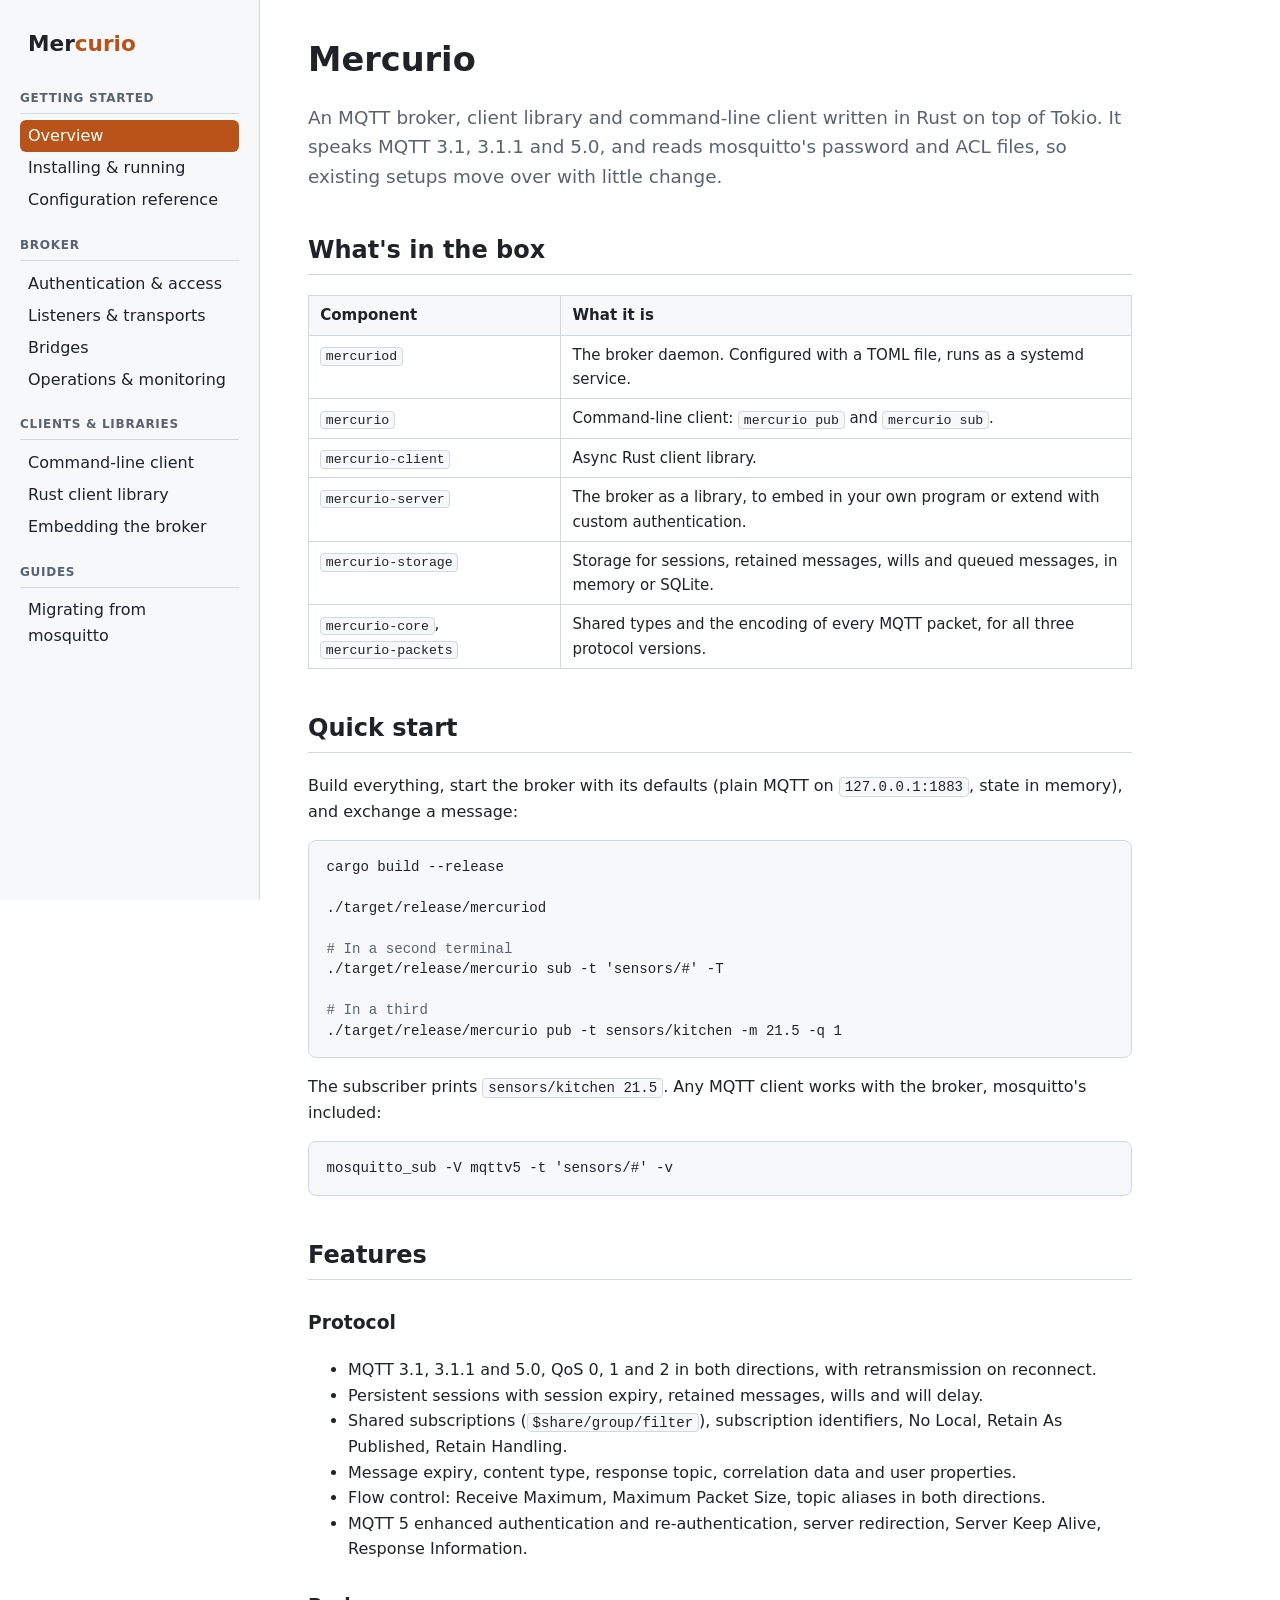
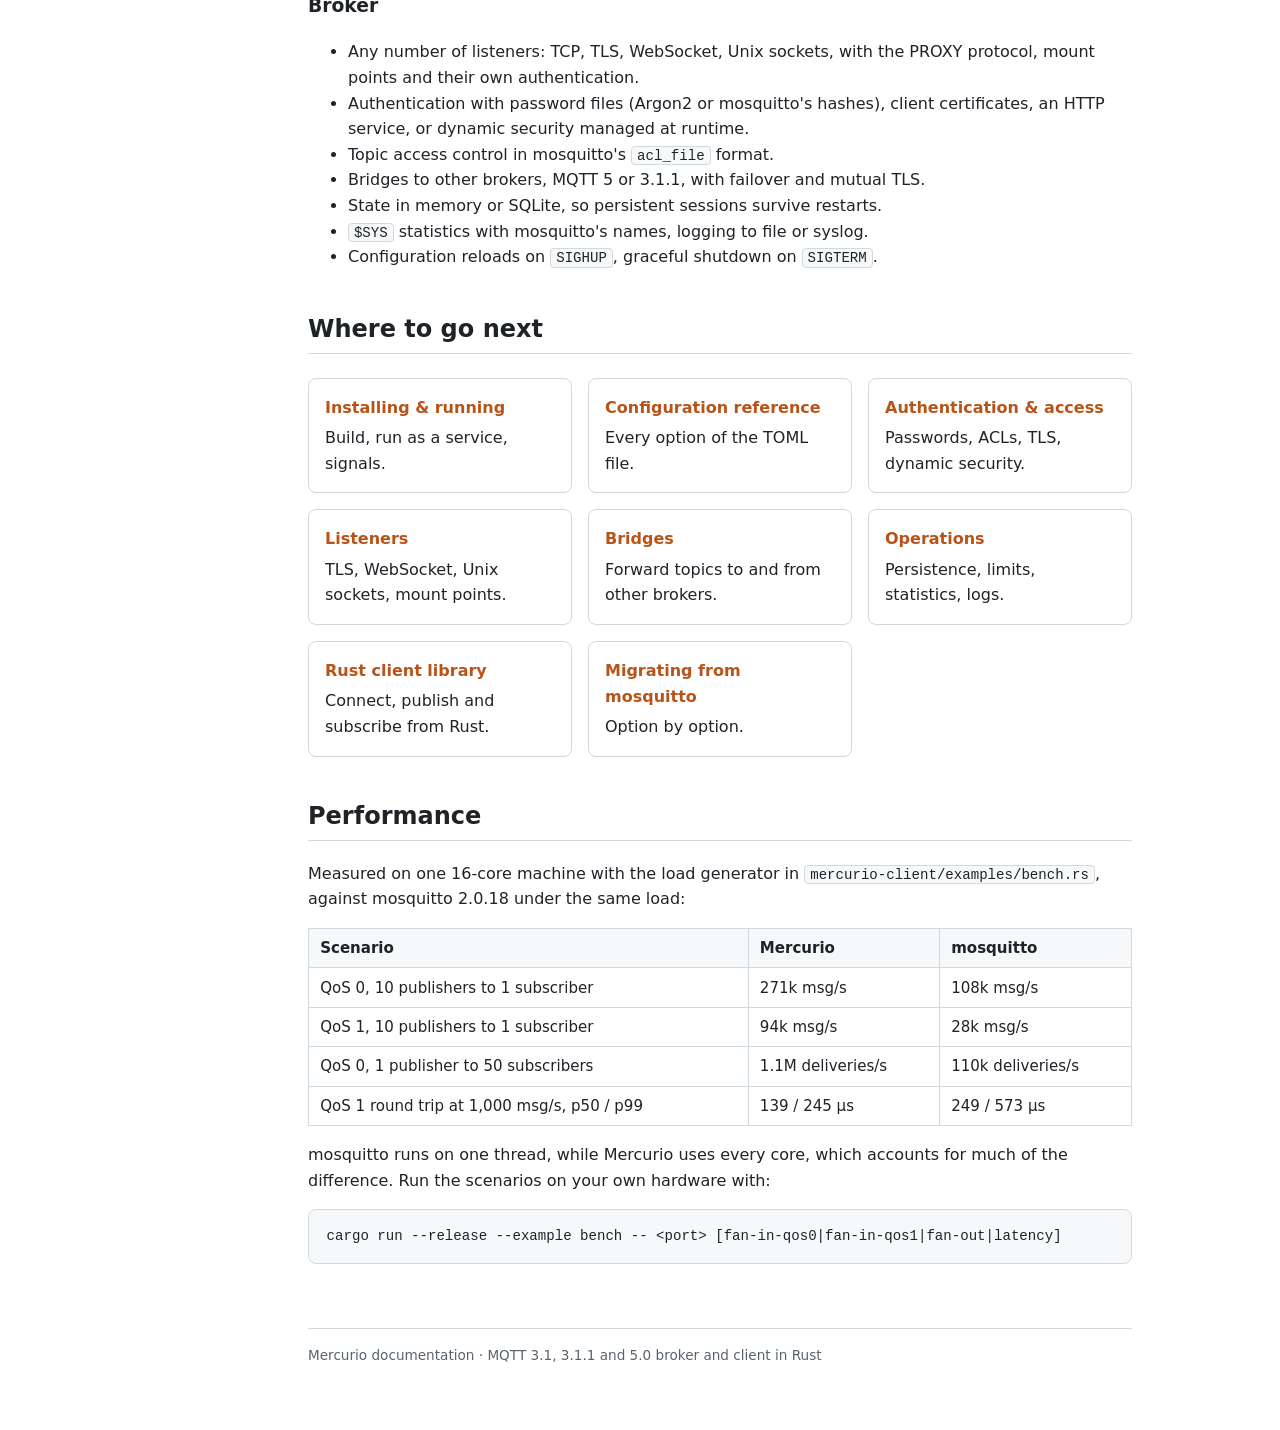
==== docs/index.html @ bec4f319 "Merge branch 'docs/html'" ====
<!DOCTYPE html>
<html lang="en">
<head>
<meta charset="utf-8">
<meta name="viewport" content="width=device-width, initial-scale=1">
<title>Overview · Mercurio</title>
<link rel="stylesheet" href="style.css">
</head>
<body>
<nav>
<a class="brand" href="index.html">Mer<span>curio</span></a>
<h2>Getting started</h2>
<ul>
<li><a href="index.html" aria-current="page">Overview</a></li>
<li><a href="install.html">Installing &amp; running</a></li>
<li><a href="configuration.html">Configuration reference</a></li>
</ul>
<h2>Broker</h2>
<ul>
<li><a href="security.html">Authentication &amp; access</a></li>
<li><a href="listeners.html">Listeners &amp; transports</a></li>
<li><a href="bridges.html">Bridges</a></li>
<li><a href="operations.html">Operations &amp; monitoring</a></li>
</ul>
<h2>Clients &amp; libraries</h2>
<ul>
<li><a href="cli.html">Command-line client</a></li>
<li><a href="client.html">Rust client library</a></li>
<li><a href="embedding.html">Embedding the broker</a></li>
</ul>
<h2>Guides</h2>
<ul>
<li><a href="migrating.html">Migrating from mosquitto</a></li>
</ul>
</nav>
<main>
<h1>Mercurio</h1>
<p class="lead">An MQTT broker, client library and command-line client written in Rust on top of Tokio. It speaks MQTT 3.1, 3.1.1 and 5.0, and reads mosquitto's password and ACL files, so existing setups move over with little change.</p>

<h2>What's in the box</h2>
<table>
<tr><th>Component</th><th>What it is</th></tr>
<tr><td><code>mercuriod</code></td><td>The broker daemon. Configured with a TOML file, runs as a systemd service.</td></tr>
<tr><td><code>mercurio</code></td><td>Command-line client: <code>mercurio pub</code> and <code>mercurio sub</code>.</td></tr>
<tr><td><code>mercurio-client</code></td><td>Async Rust client library.</td></tr>
<tr><td><code>mercurio-server</code></td><td>The broker as a library, to embed in your own program or extend with custom authentication.</td></tr>
<tr><td><code>mercurio-storage</code></td><td>Storage for sessions, retained messages, wills and queued messages, in memory or SQLite.</td></tr>
<tr><td><code>mercurio-core</code>, <code>mercurio-packets</code></td><td>Shared types and the encoding of every MQTT packet, for all three protocol versions.</td></tr>
</table>

<h2>Quick start</h2>
<p>Build everything, start the broker with its defaults (plain MQTT on <code>127.0.0.1:1883</code>, state in memory), and exchange a message:</p>
<pre>cargo build --release

./target/release/mercuriod

<span class="comment"># In a second terminal</span>
./target/release/mercurio sub -t 'sensors/#' -T

<span class="comment"># In a third</span>
./target/release/mercurio pub -t sensors/kitchen -m 21.5 -q 1</pre>
<p>The subscriber prints <code>sensors/kitchen 21.5</code>. Any MQTT client works with the broker, mosquitto's included:</p>
<pre>mosquitto_sub -V mqttv5 -t 'sensors/#' -v</pre>

<h2>Features</h2>
<h3>Protocol</h3>
<ul>
<li>MQTT 3.1, 3.1.1 and 5.0, QoS 0, 1 and 2 in both directions, with retransmission on reconnect.</li>
<li>Persistent sessions with session expiry, retained messages, wills and will delay.</li>
<li>Shared subscriptions (<code>$share/group/filter</code>), subscription identifiers, No Local, Retain As Published, Retain Handling.</li>
<li>Message expiry, content type, response topic, correlation data and user properties.</li>
<li>Flow control: Receive Maximum, Maximum Packet Size, topic aliases in both directions.</li>
<li>MQTT 5 enhanced authentication and re-authentication, server redirection, Server Keep Alive, Response Information.</li>
</ul>
<h3>Broker</h3>
<ul>
<li>Any number of listeners: TCP, TLS, WebSocket, Unix sockets, with the PROXY protocol, mount points and their own authentication.</li>
<li>Authentication with password files (Argon2 or mosquitto's hashes), client certificates, an HTTP service, or dynamic security managed at runtime.</li>
<li>Topic access control in mosquitto's <code>acl_file</code> format.</li>
<li>Bridges to other brokers, MQTT 5 or 3.1.1, with failover and mutual TLS.</li>
<li>State in memory or SQLite, so persistent sessions survive restarts.</li>
<li><code>$SYS</code> statistics with mosquitto's names, logging to file or syslog.</li>
<li>Configuration reloads on <code>SIGHUP</code>, graceful shutdown on <code>SIGTERM</code>.</li>
</ul>

<h2>Where to go next</h2>
<div class="cards">
<a href="install.html"><strong>Installing &amp; running</strong>Build, run as a service, signals.</a>
<a href="configuration.html"><strong>Configuration reference</strong>Every option of the TOML file.</a>
<a href="security.html"><strong>Authentication &amp; access</strong>Passwords, ACLs, TLS, dynamic security.</a>
<a href="listeners.html"><strong>Listeners</strong>TLS, WebSocket, Unix sockets, mount points.</a>
<a href="bridges.html"><strong>Bridges</strong>Forward topics to and from other brokers.</a>
<a href="operations.html"><strong>Operations</strong>Persistence, limits, statistics, logs.</a>
<a href="client.html"><strong>Rust client library</strong>Connect, publish and subscribe from Rust.</a>
<a href="migrating.html"><strong>Migrating from mosquitto</strong>Option by option.</a>
</div>

<h2>Performance</h2>
<p>Measured on one 16-core machine with the load generator in <code>mercurio-client/examples/bench.rs</code>, against mosquitto 2.0.18 under the same load:</p>
<table>
<tr><th>Scenario</th><th>Mercurio</th><th>mosquitto</th></tr>
<tr><td>QoS 0, 10 publishers to 1 subscriber</td><td>271k msg/s</td><td>108k msg/s</td></tr>
<tr><td>QoS 1, 10 publishers to 1 subscriber</td><td>94k msg/s</td><td>28k msg/s</td></tr>
<tr><td>QoS 0, 1 publisher to 50 subscribers</td><td>1.1M deliveries/s</td><td>110k deliveries/s</td></tr>
<tr><td>QoS 1 round trip at 1,000 msg/s, p50 / p99</td><td>139 / 245 µs</td><td>249 / 573 µs</td></tr>
</table>
<p>mosquitto runs on one thread, while Mercurio uses every core, which accounts for much of the difference. Run the scenarios on your own hardware with:</p>
<pre>cargo run --release --example bench -- &lt;port&gt; [fan-in-qos0|fan-in-qos1|fan-out|latency]</pre>
<footer>Mercurio documentation · MQTT 3.1, 3.1.1 and 5.0 broker and client in Rust</footer>
</main>
</body>
</html>
---- docs/style.css ----
:root {
  --bg: #ffffff;
  --fg: #1f2328;
  --muted: #59636e;
  --border: #d1d9e0;
  --sidebar: #f6f8fa;
  --accent: #b8541a;
  --code-bg: #f6f8fa;
  --note-bg: #fff8e6;
  --note-border: #e3b341;
  --mono: ui-monospace, SFMono-Regular, Menlo, Consolas, monospace;
}

@media (prefers-color-scheme: dark) {
  :root {
    --bg: #0d1117;
    --fg: #e6edf3;
    --muted: #9198a1;
    --border: #30363d;
    --sidebar: #151b23;
    --accent: #f0883e;
    --code-bg: #161b22;
    --note-bg: #2a2214;
    --note-border: #9e6a03;
  }
}

* { box-sizing: border-box; }

body {
  margin: 0;
  background: var(--bg);
  color: var(--fg);
  font: 16px/1.6 system-ui, -apple-system, "Segoe UI", sans-serif;
  display: grid;
  grid-template-columns: 260px minmax(0, 1fr);
  min-height: 100vh;
}

nav {
  background: var(--sidebar);
  border-right: 1px solid var(--border);
  padding: 1.5rem 1.25rem;
  position: sticky;
  top: 0;
  height: 100vh;
  overflow-y: auto;
}

nav .brand {
  display: block;
  font-size: 1.35rem;
  font-weight: 700;
  color: var(--fg);
  text-decoration: none;
  margin-bottom: 1.5rem;
}

nav .brand span { color: var(--accent); }

nav h2 {
  font-size: 0.75rem;
  text-transform: uppercase;
  letter-spacing: 0.06em;
  color: var(--muted);
  margin: 1.25rem 0 0.4rem;
}

nav ul { list-style: none; padding: 0; margin: 0; }

nav a {
  display: block;
  padding: 0.2rem 0.5rem;
  border-radius: 6px;
  color: var(--fg);
  text-decoration: none;
}

nav a:hover { background: var(--border); }
nav a[aria-current="page"] { background: var(--accent); color: #fff; }

main {
  padding: 2.5rem 3rem 4rem;
  max-width: 920px;
}

h1 { font-size: 2.1rem; margin-top: 0; line-height: 1.2; }
h2 { margin-top: 2.5rem; padding-bottom: 0.3rem; border-bottom: 1px solid var(--border); }
h3 { margin-top: 1.8rem; }

.lead { font-size: 1.15rem; color: var(--muted); }

a { color: var(--accent); }

code, pre { font-family: var(--mono); font-size: 0.88em; }

:not(pre) > code {
  background: var(--code-bg);
  border: 1px solid var(--border);
  border-radius: 4px;
  padding: 0.05em 0.35em;
}

pre {
  background: var(--code-bg);
  border: 1px solid var(--border);
  border-radius: 8px;
  padding: 1rem 1.1rem;
  overflow-x: auto;
  line-height: 1.45;
}

pre .comment { color: var(--muted); }

table {
  border-collapse: collapse;
  width: 100%;
  margin: 1rem 0;
  font-size: 0.94rem;
}

th, td {
  border: 1px solid var(--border);
  padding: 0.45rem 0.7rem;
  text-align: left;
  vertical-align: top;
}

th { background: var(--sidebar); }
td code { white-space: nowrap; }

.note {
  background: var(--note-bg);
  border-left: 4px solid var(--note-border);
  border-radius: 4px;
  padding: 0.7rem 1rem;
  margin: 1.2rem 0;
}

.cards {
  display: grid;
  grid-template-columns: repeat(auto-fill, minmax(240px, 1fr));
  gap: 1rem;
  margin: 1.5rem 0;
}

.cards a {
  display: block;
  border: 1px solid var(--border);
  border-radius: 8px;
  padding: 1rem;
  color: var(--fg);
  text-decoration: none;
}

.cards a:hover { border-color: var(--accent); }
.cards strong { display: block; color: var(--accent); margin-bottom: 0.3rem; }

footer {
  margin-top: 4rem;
  padding-top: 1rem;
  border-top: 1px solid var(--border);
  color: var(--muted);
  font-size: 0.85rem;
}

@media (max-width: 800px) {
  body { display: block; }
  nav { position: static; height: auto; border-right: 0; border-bottom: 1px solid var(--border); }
  main { padding: 1.5rem 1.25rem 3rem; }
}
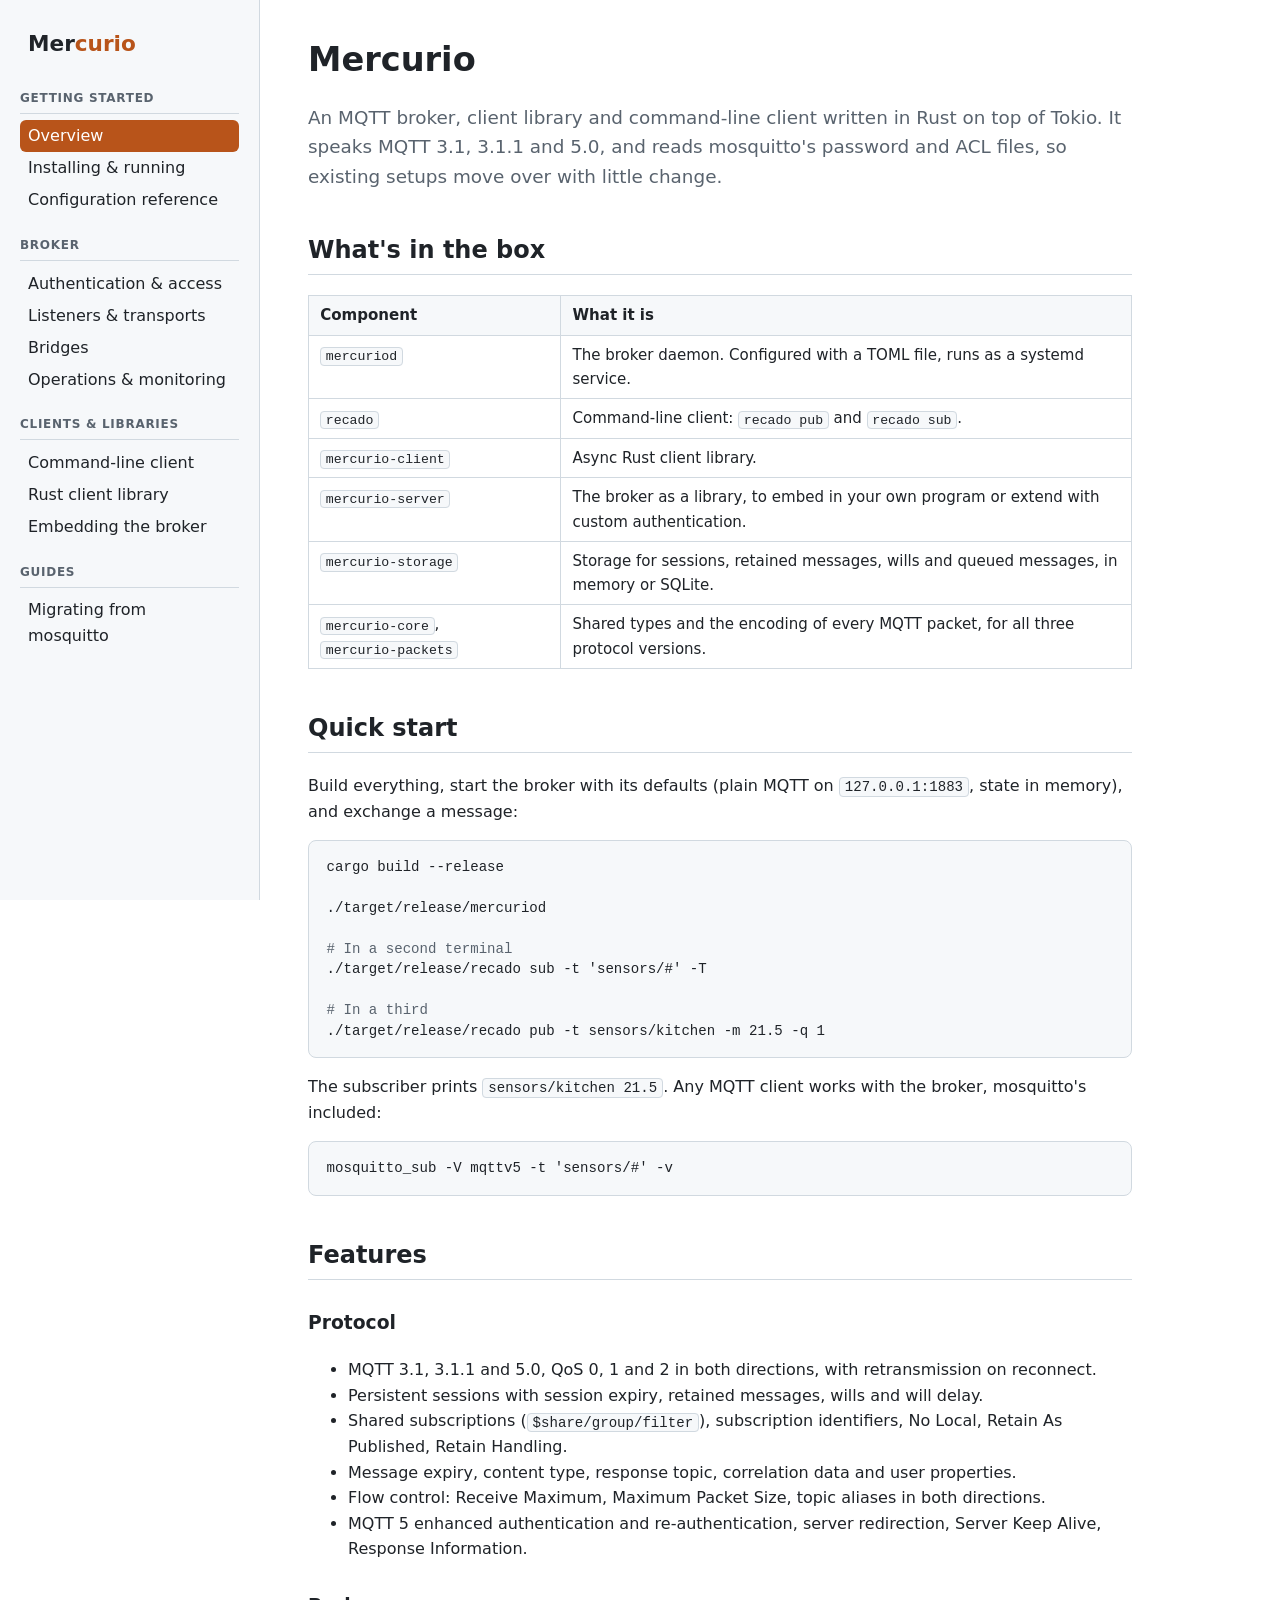
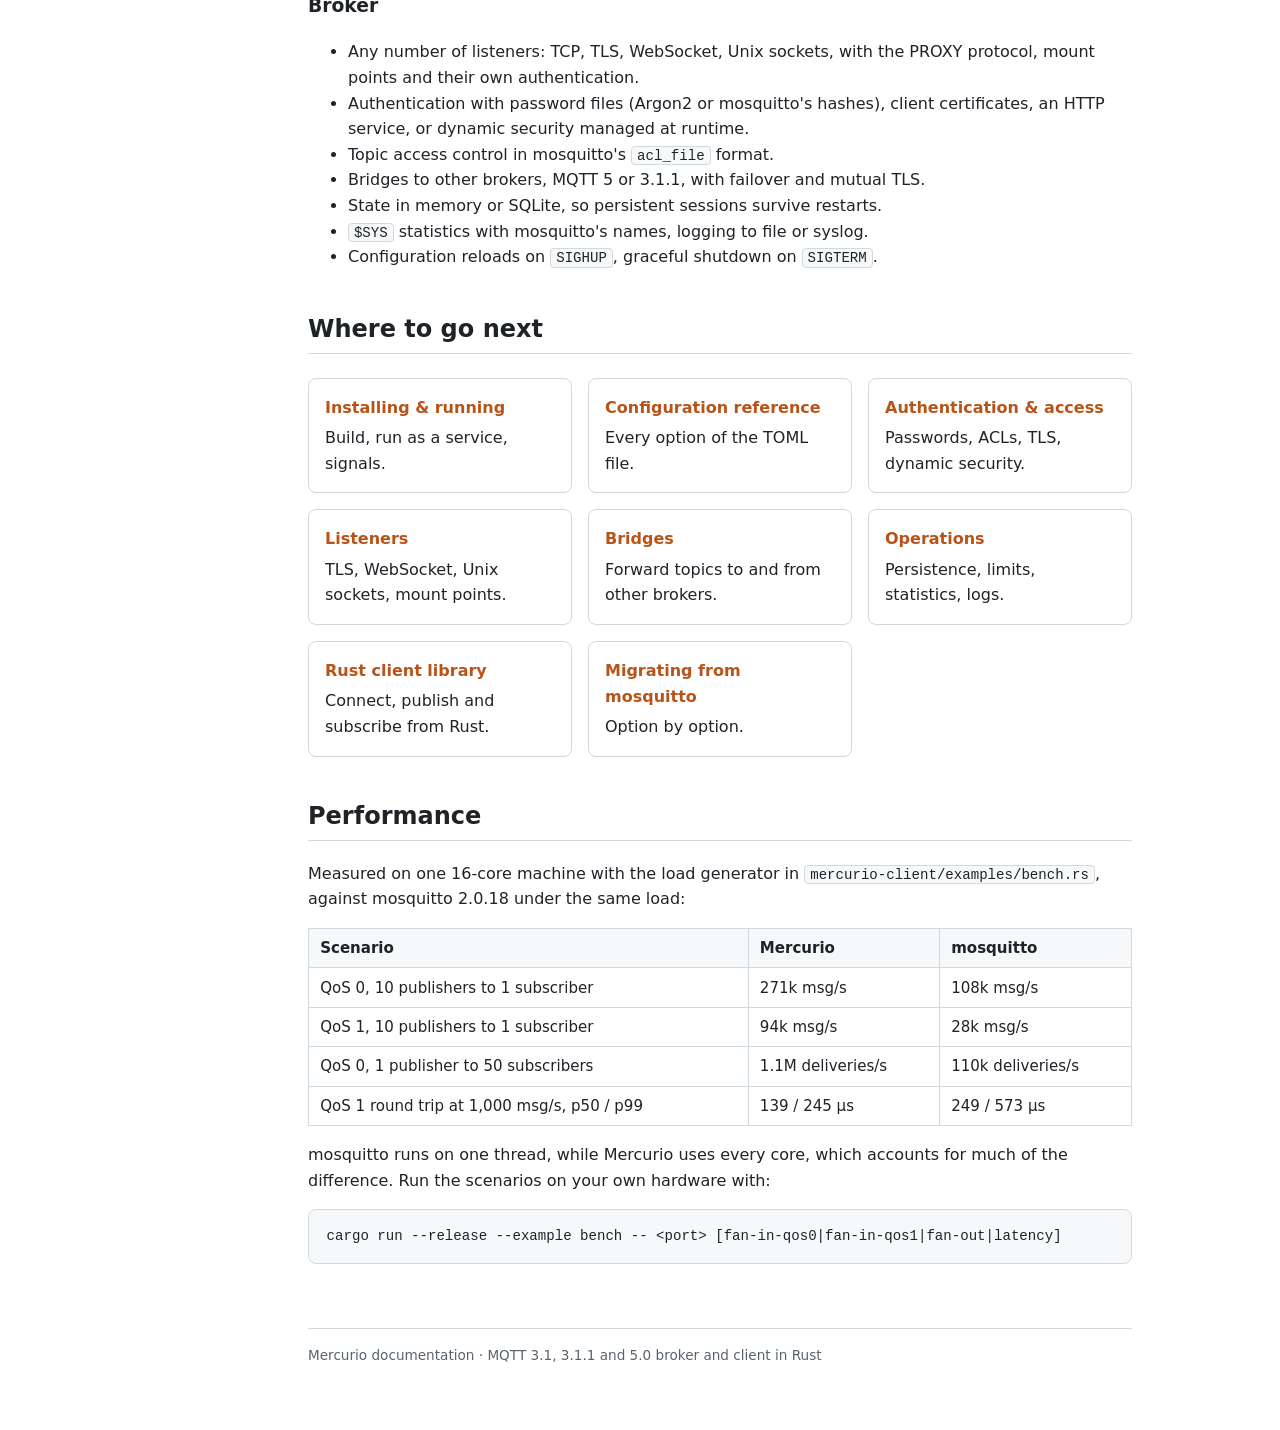
==== commit bdab46d7: "refactor!: rename the command-line client to recado The CLI package was called mercurio, a name alre" ====
--- a/docs/index.html
+++ b/docs/index.html
@@ -41,7 +41,7 @@
 <table>
 <tr><th>Component</th><th>What it is</th></tr>
 <tr><td><code>mercuriod</code></td><td>The broker daemon. Configured with a TOML file, runs as a systemd service.</td></tr>
-<tr><td><code>mercurio</code></td><td>Command-line client: <code>mercurio pub</code> and <code>mercurio sub</code>.</td></tr>
+<tr><td><code>recado</code></td><td>Command-line client: <code>recado pub</code> and <code>recado sub</code>.</td></tr>
 <tr><td><code>mercurio-client</code></td><td>Async Rust client library.</td></tr>
 <tr><td><code>mercurio-server</code></td><td>The broker as a library, to embed in your own program or extend with custom authentication.</td></tr>
 <tr><td><code>mercurio-storage</code></td><td>Storage for sessions, retained messages, wills and queued messages, in memory or SQLite.</td></tr>
@@ -55,10 +55,10 @@
 ./target/release/mercuriod
 
 <span class="comment"># In a second terminal</span>
-./target/release/mercurio sub -t 'sensors/#' -T
+./target/release/recado sub -t 'sensors/#' -T
 
 <span class="comment"># In a third</span>
-./target/release/mercurio pub -t sensors/kitchen -m 21.5 -q 1</pre>
+./target/release/recado pub -t sensors/kitchen -m 21.5 -q 1</pre>
 <p>The subscriber prints <code>sensors/kitchen 21.5</code>. Any MQTT client works with the broker, mosquitto's included:</p>
 <pre>mosquitto_sub -V mqttv5 -t 'sensors/#' -v</pre>
 
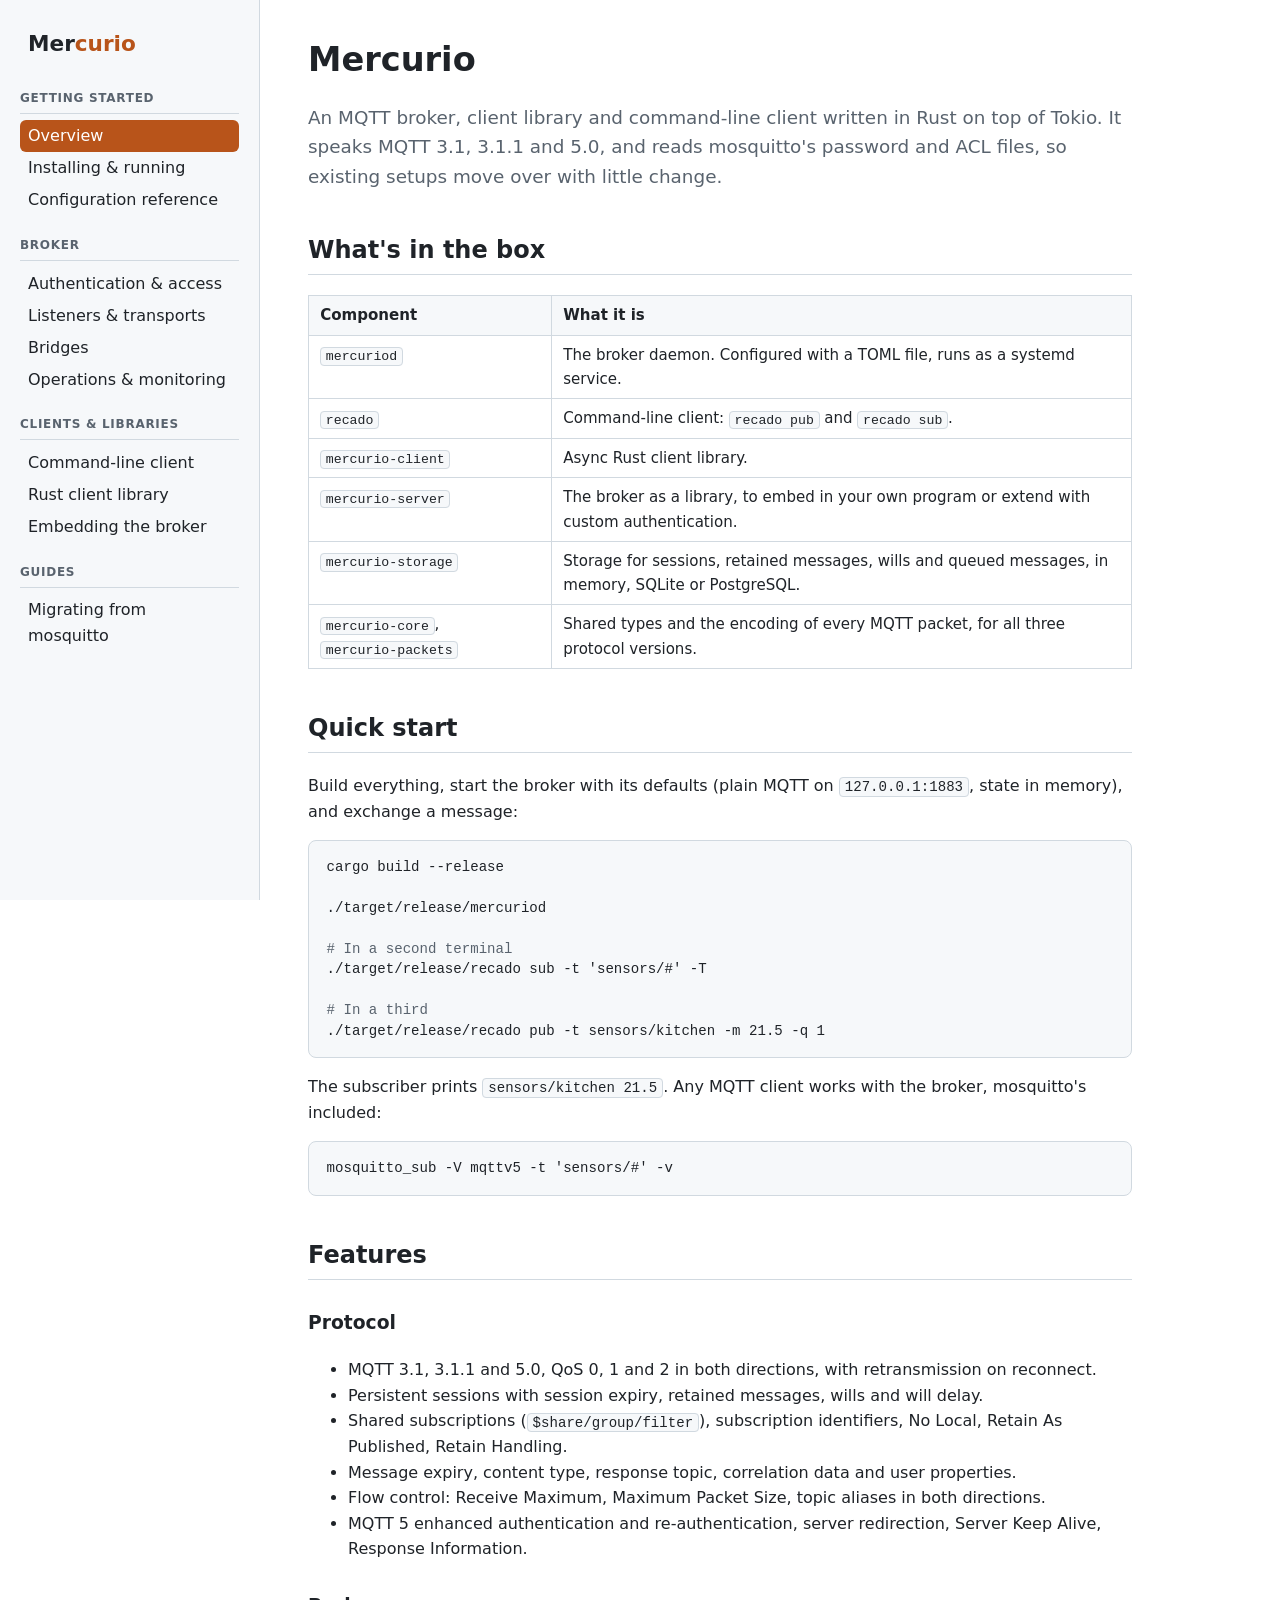
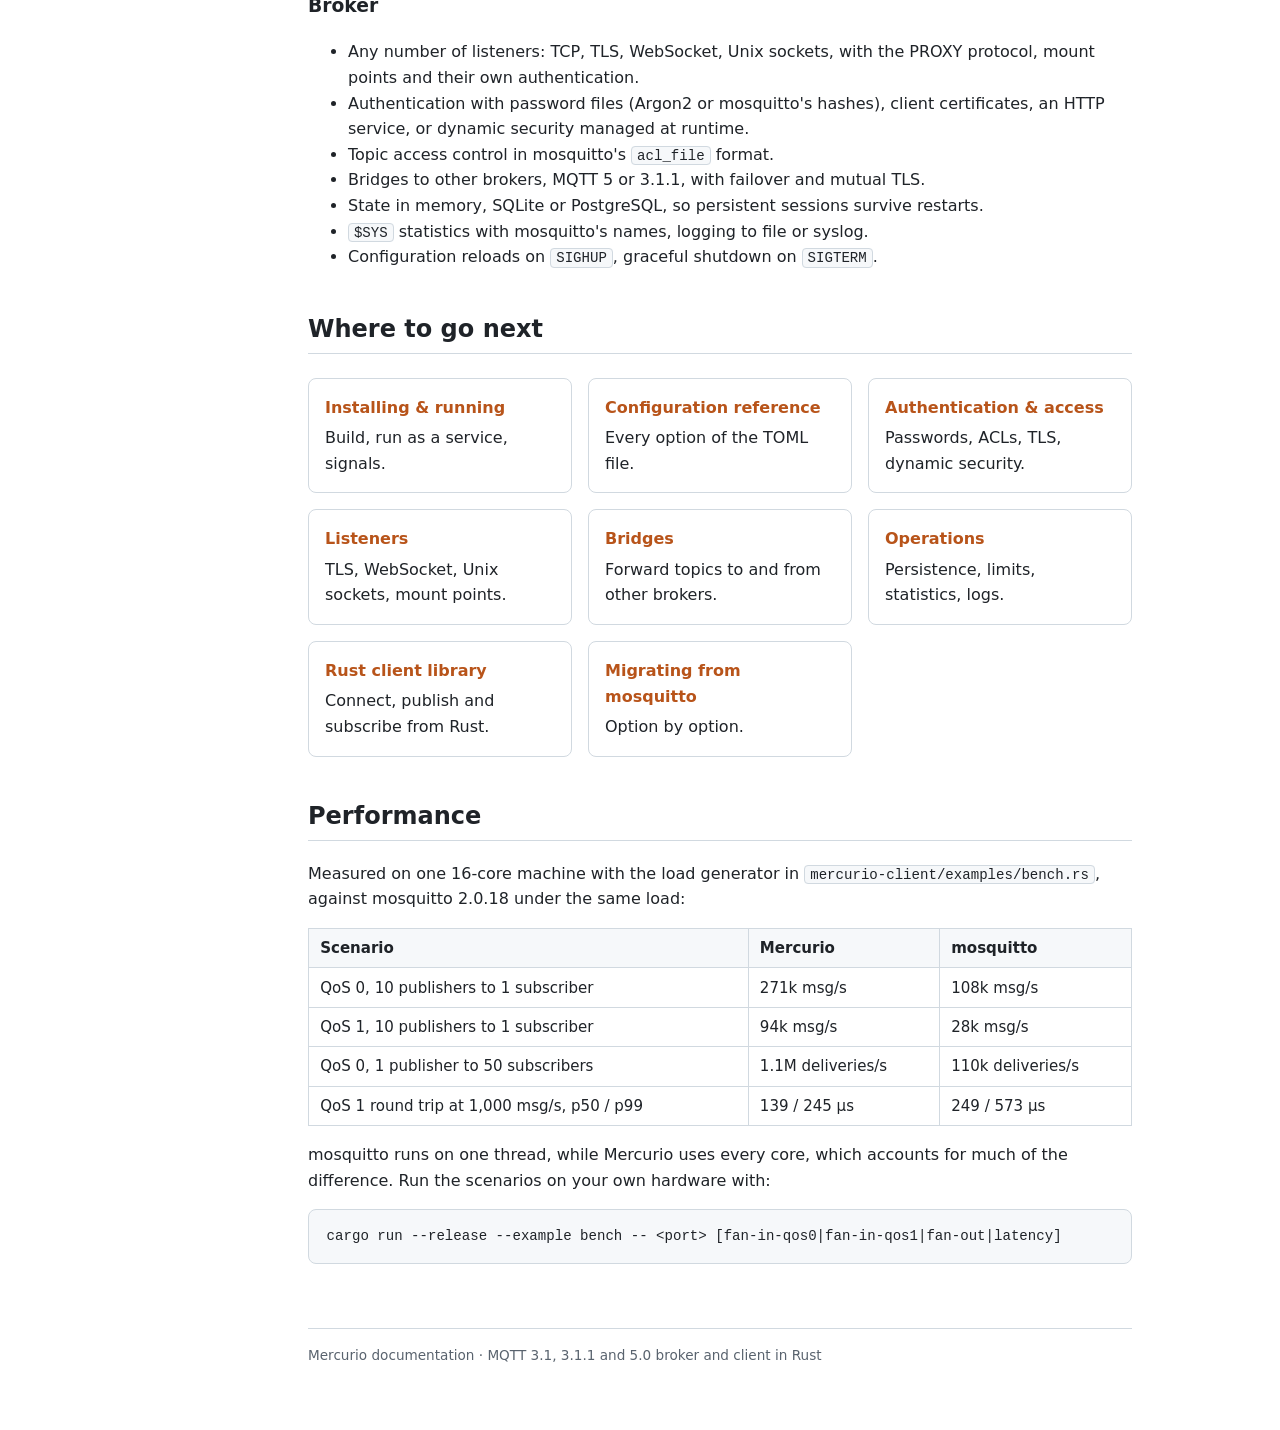
==== commit e1a3b846: "feat(mercuriod): keep state in PostgreSQL, with standby brokers With `backend = "postgres"` the daem" ====
--- a/docs/index.html
+++ b/docs/index.html
@@ -44,7 +44,7 @@
 <tr><td><code>recado</code></td><td>Command-line client: <code>recado pub</code> and <code>recado sub</code>.</td></tr>
 <tr><td><code>mercurio-client</code></td><td>Async Rust client library.</td></tr>
 <tr><td><code>mercurio-server</code></td><td>The broker as a library, to embed in your own program or extend with custom authentication.</td></tr>
-<tr><td><code>mercurio-storage</code></td><td>Storage for sessions, retained messages, wills and queued messages, in memory or SQLite.</td></tr>
+<tr><td><code>mercurio-storage</code></td><td>Storage for sessions, retained messages, wills and queued messages, in memory, SQLite or PostgreSQL.</td></tr>
 <tr><td><code>mercurio-core</code>, <code>mercurio-packets</code></td><td>Shared types and the encoding of every MQTT packet, for all three protocol versions.</td></tr>
 </table>
 
@@ -78,7 +78,7 @@
 <li>Authentication with password files (Argon2 or mosquitto's hashes), client certificates, an HTTP service, or dynamic security managed at runtime.</li>
 <li>Topic access control in mosquitto's <code>acl_file</code> format.</li>
 <li>Bridges to other brokers, MQTT 5 or 3.1.1, with failover and mutual TLS.</li>
-<li>State in memory or SQLite, so persistent sessions survive restarts.</li>
+<li>State in memory, SQLite or PostgreSQL, so persistent sessions survive restarts.</li>
 <li><code>$SYS</code> statistics with mosquitto's names, logging to file or syslog.</li>
 <li>Configuration reloads on <code>SIGHUP</code>, graceful shutdown on <code>SIGTERM</code>.</li>
 </ul>
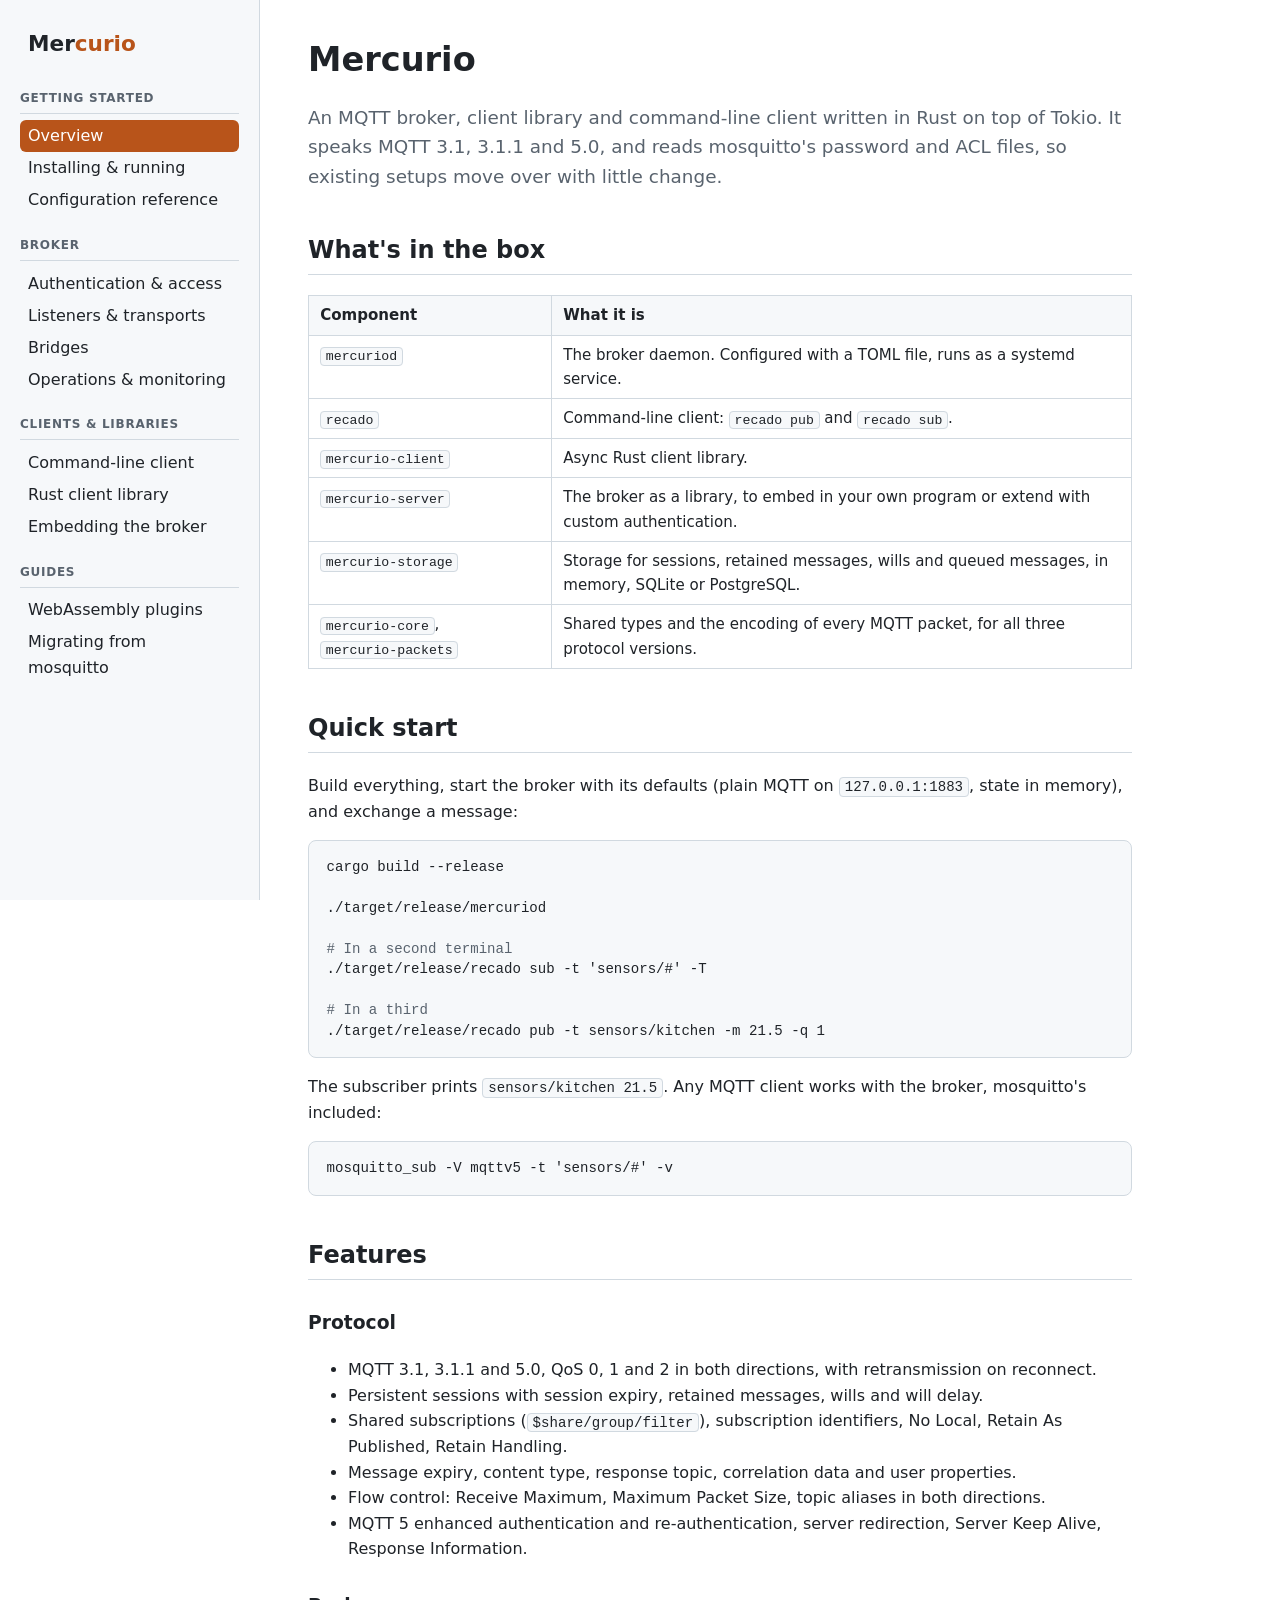
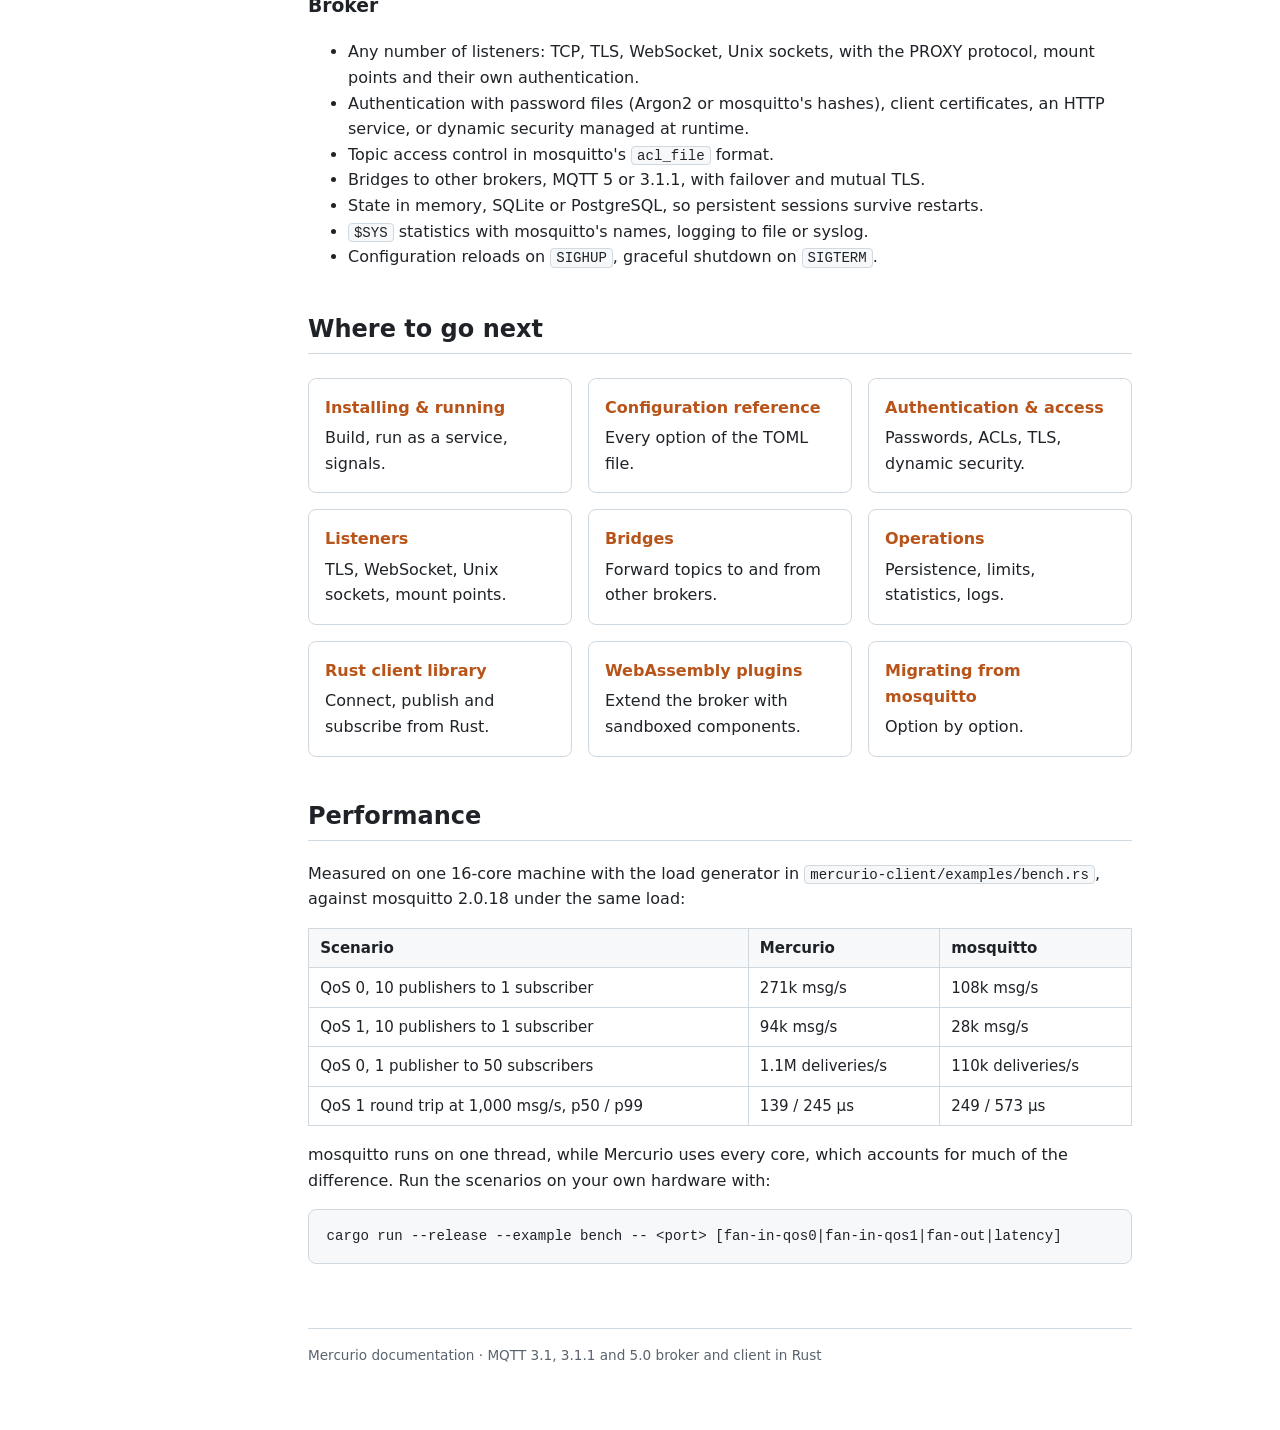
==== commit cd8048cc: "docs: guide to writing WebAssembly plugins The plugin host and the mercurio-plugin SDK had no user-f" ====
--- a/docs/index.html
+++ b/docs/index.html
@@ -30,6 +30,7 @@
 </ul>
 <h2>Guides</h2>
 <ul>
+<li><a href="plugins.html">WebAssembly plugins</a></li>
 <li><a href="migrating.html">Migrating from mosquitto</a></li>
 </ul>
 </nav>
@@ -92,6 +93,7 @@
 <a href="bridges.html"><strong>Bridges</strong>Forward topics to and from other brokers.</a>
 <a href="operations.html"><strong>Operations</strong>Persistence, limits, statistics, logs.</a>
 <a href="client.html"><strong>Rust client library</strong>Connect, publish and subscribe from Rust.</a>
+<a href="plugins.html"><strong>WebAssembly plugins</strong>Extend the broker with sandboxed components.</a>
 <a href="migrating.html"><strong>Migrating from mosquitto</strong>Option by option.</a>
 </div>
 
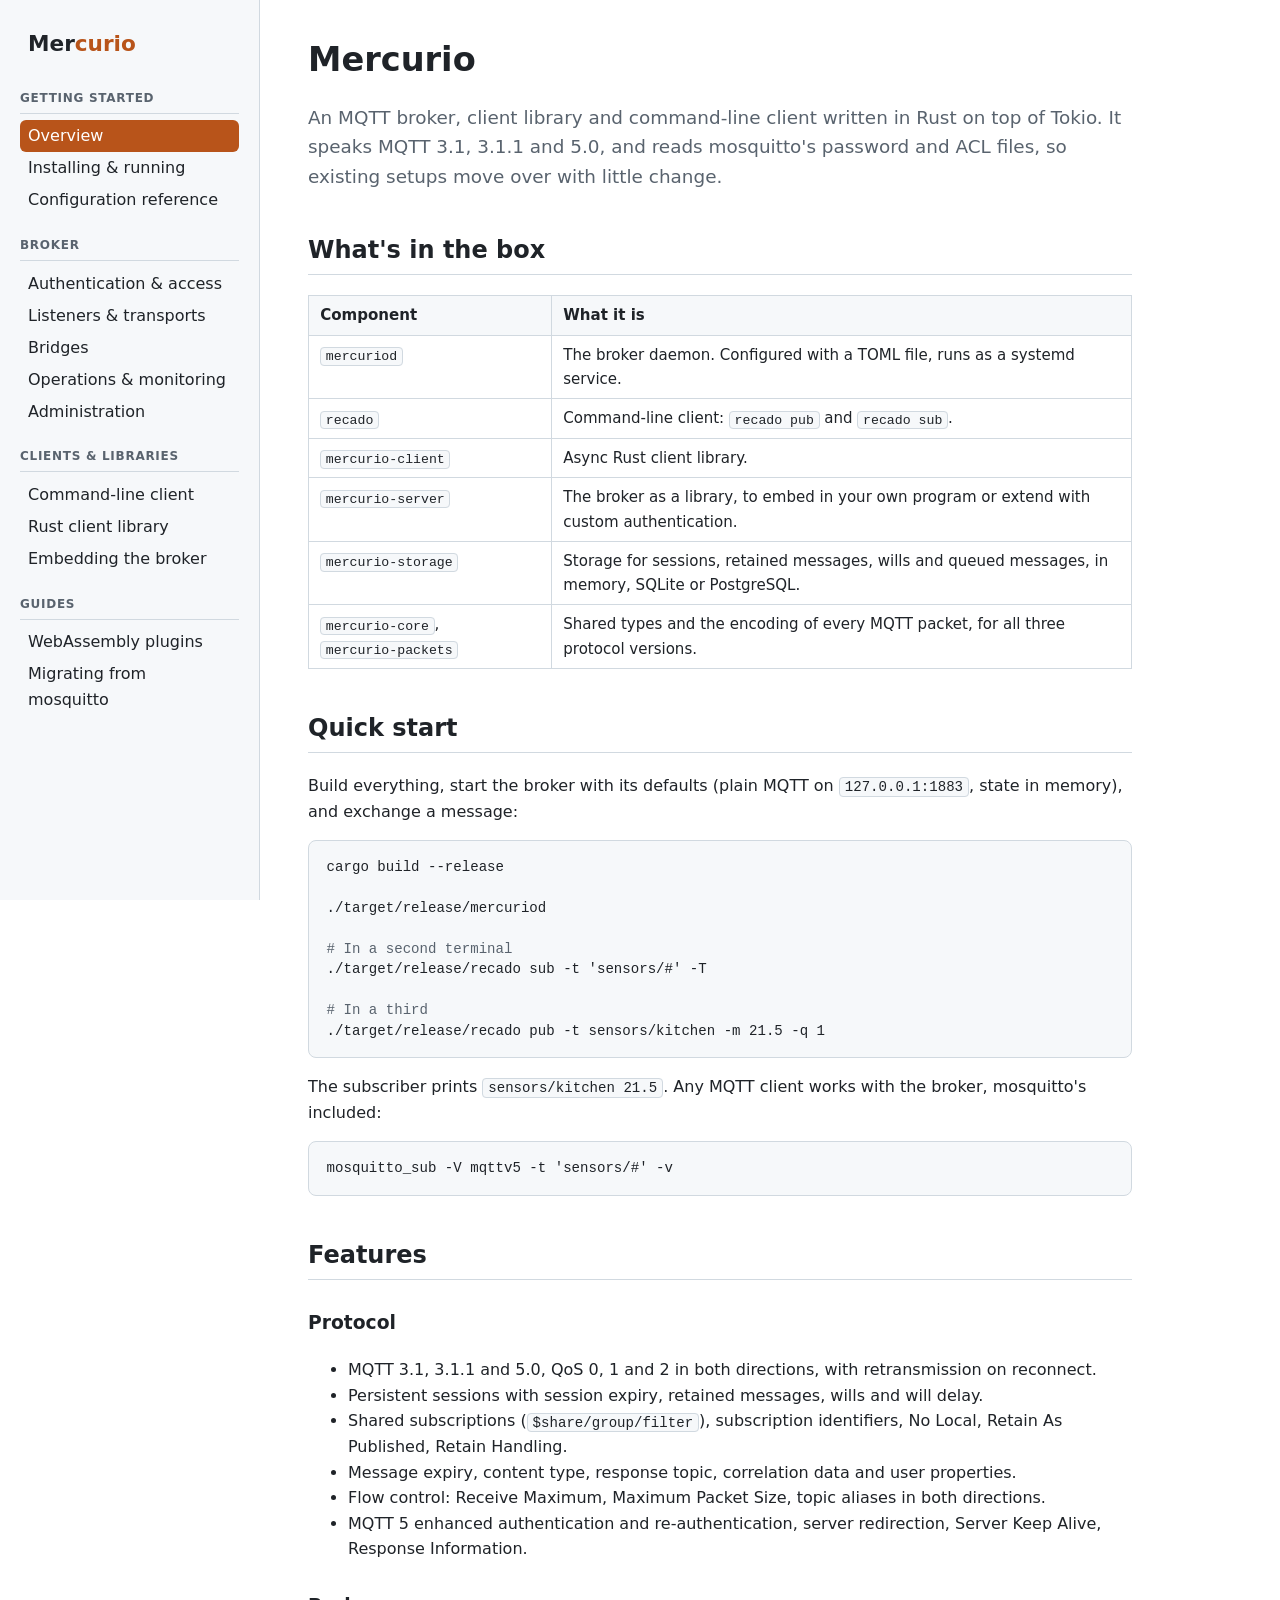
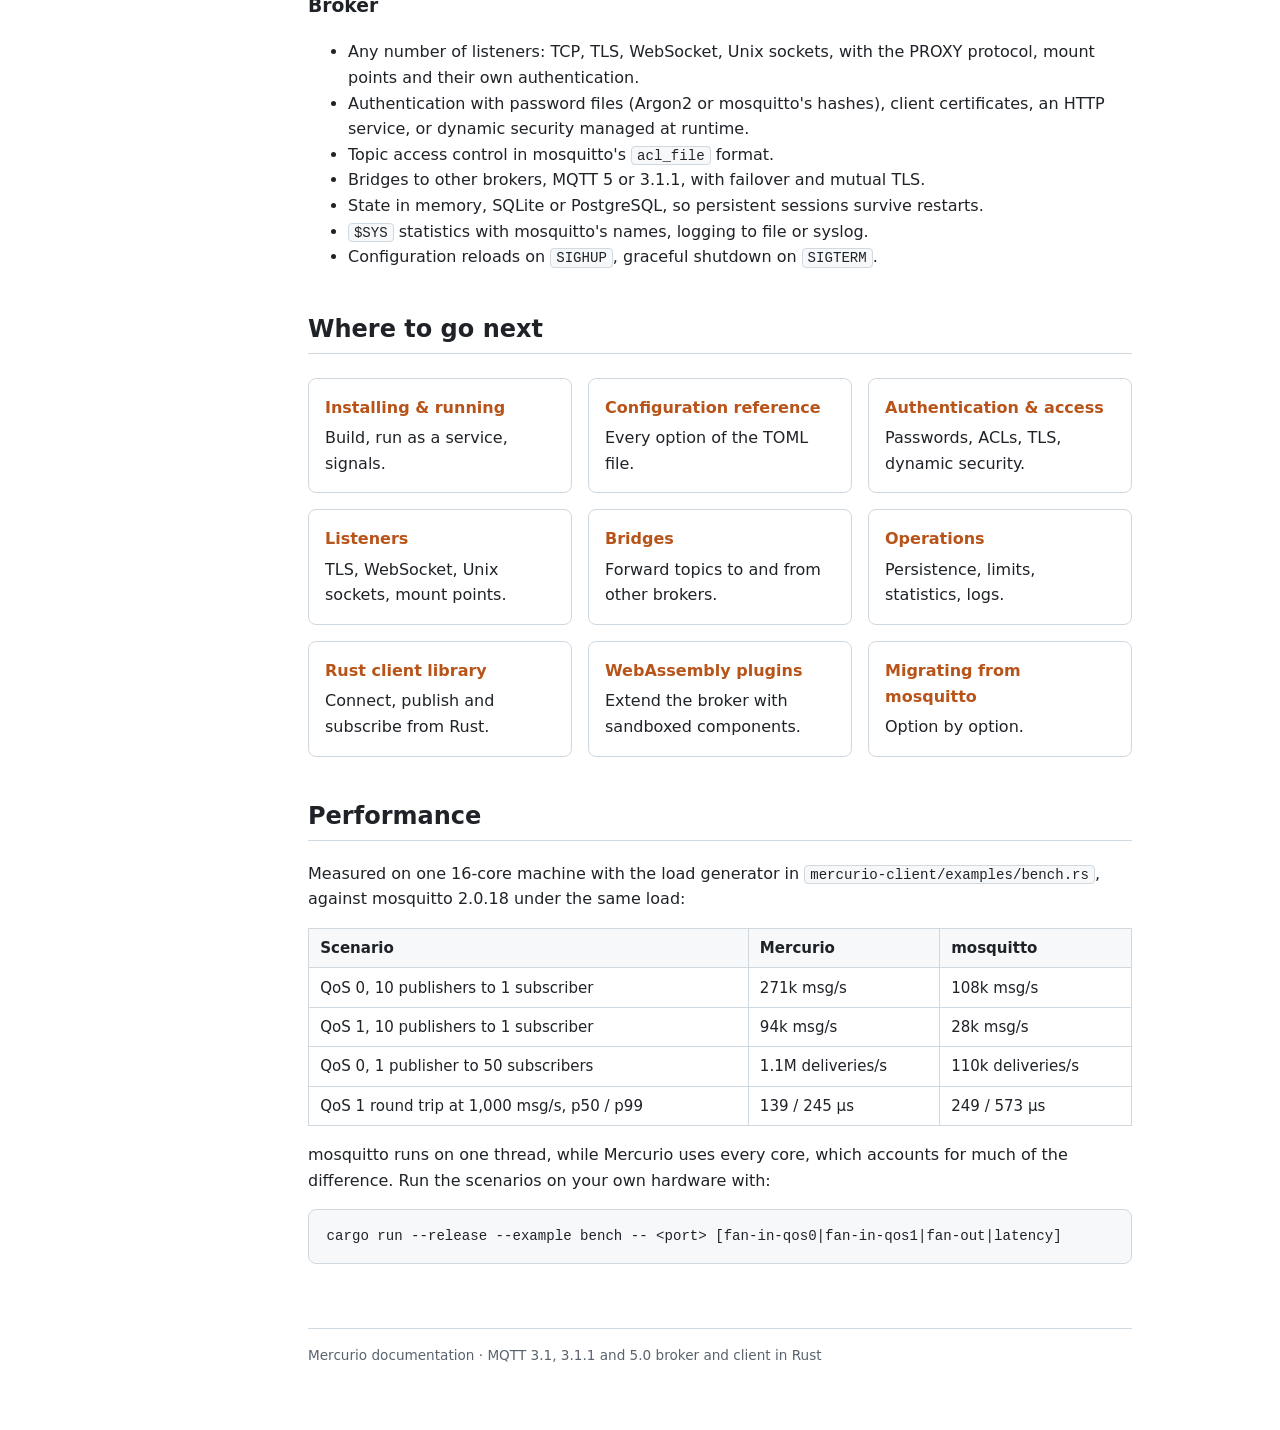
==== commit da735413: "docs: add an administration guide for the broker admin API The broker now takes commands on $CONTROL" ====
--- a/docs/index.html
+++ b/docs/index.html
@@ -21,6 +21,7 @@
 <li><a href="listeners.html">Listeners &amp; transports</a></li>
 <li><a href="bridges.html">Bridges</a></li>
 <li><a href="operations.html">Operations &amp; monitoring</a></li>
+<li><a href="admin.html">Administration</a></li>
 </ul>
 <h2>Clients &amp; libraries</h2>
 <ul>
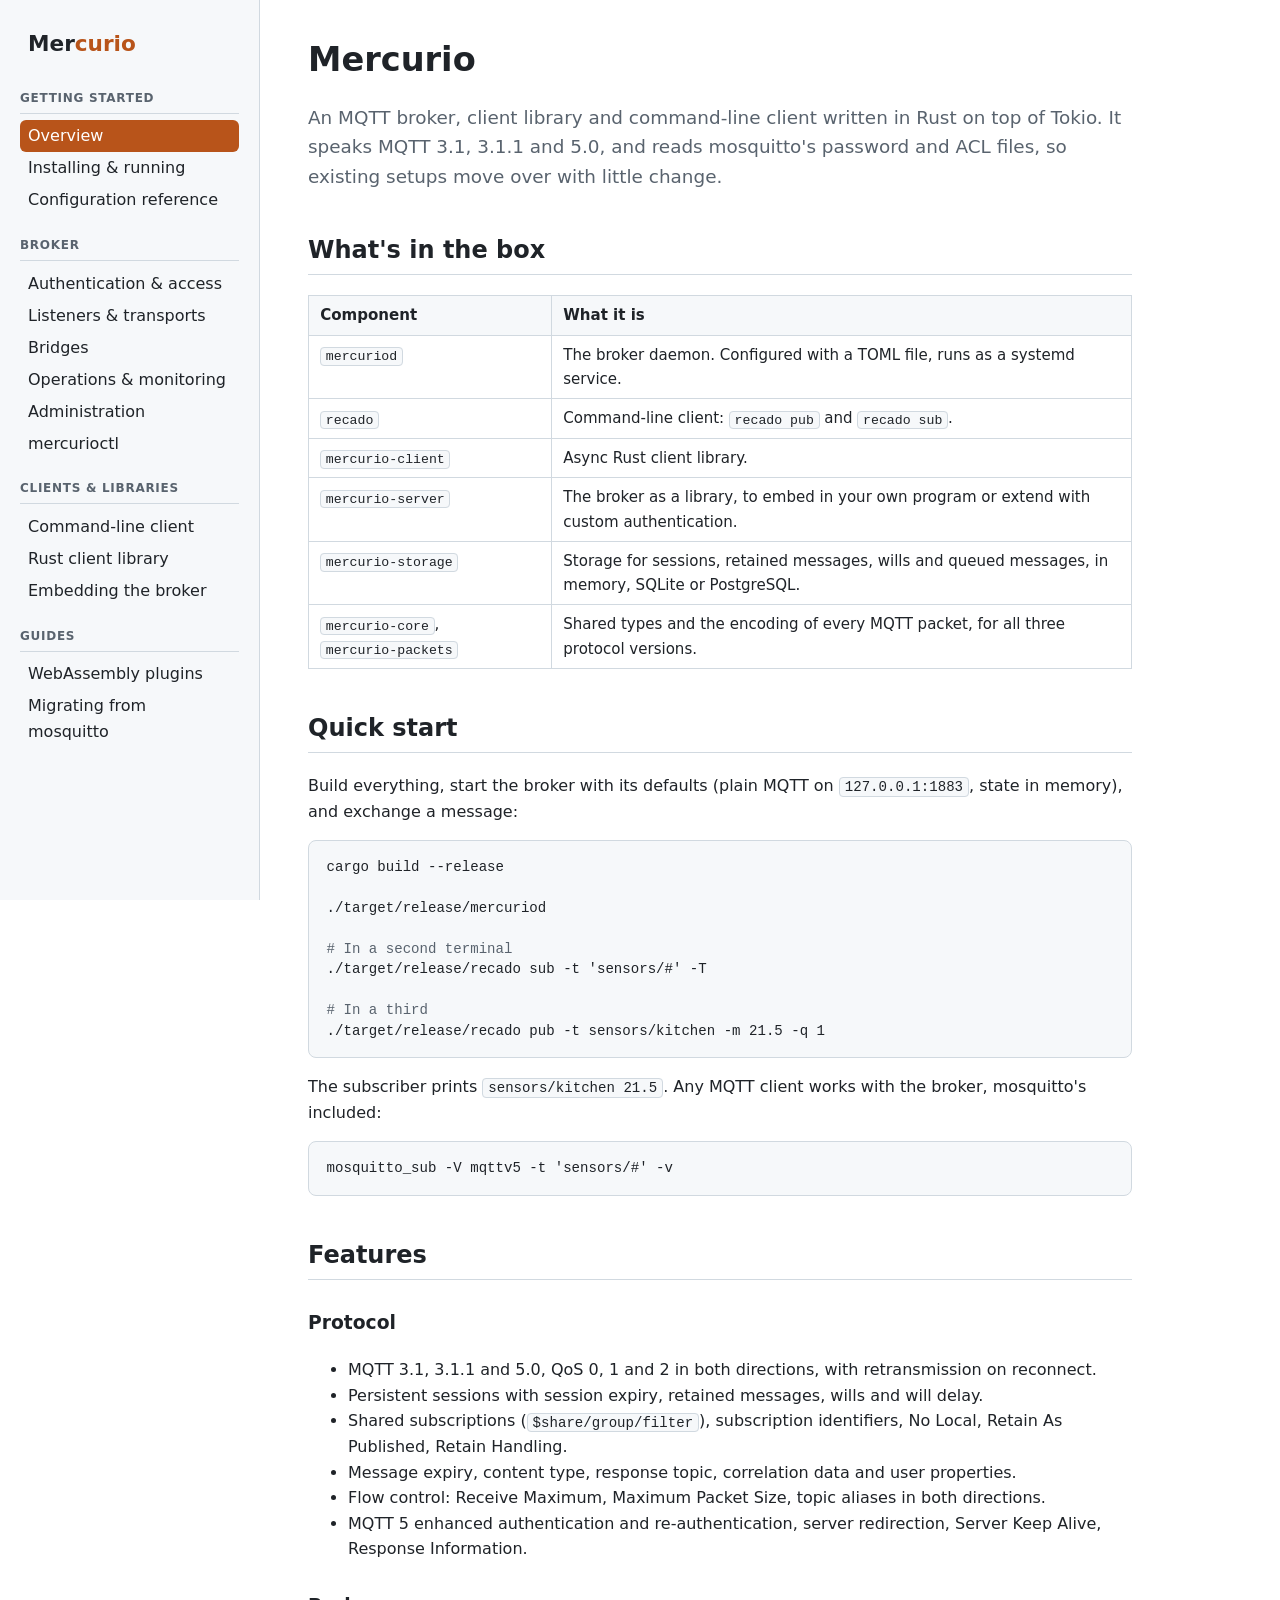
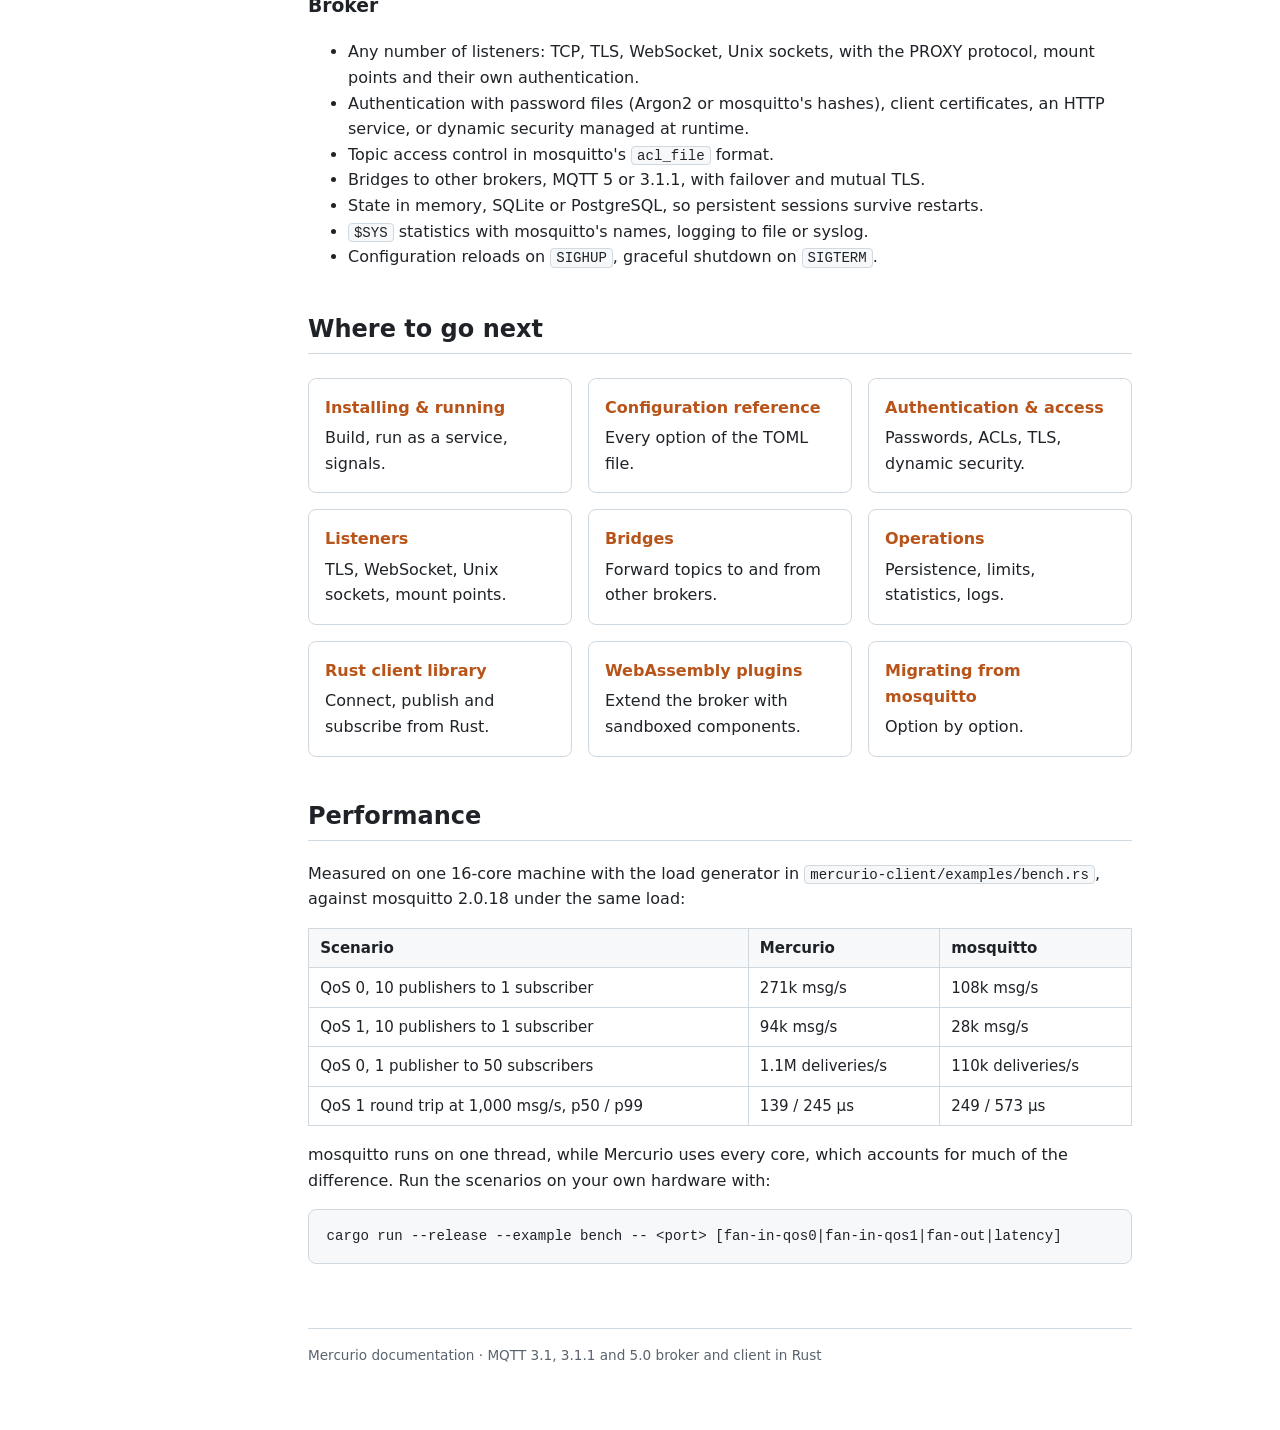
==== commit 9057e5ba: "docs: add a mercurioctl page mercurioctl is how operators reach the admin API, yet its connection de" ====
--- a/docs/index.html
+++ b/docs/index.html
@@ -22,6 +22,7 @@
 <li><a href="bridges.html">Bridges</a></li>
 <li><a href="operations.html">Operations &amp; monitoring</a></li>
 <li><a href="admin.html">Administration</a></li>
+<li><a href="mercurioctl.html">mercurioctl</a></li>
 </ul>
 <h2>Clients &amp; libraries</h2>
 <ul>
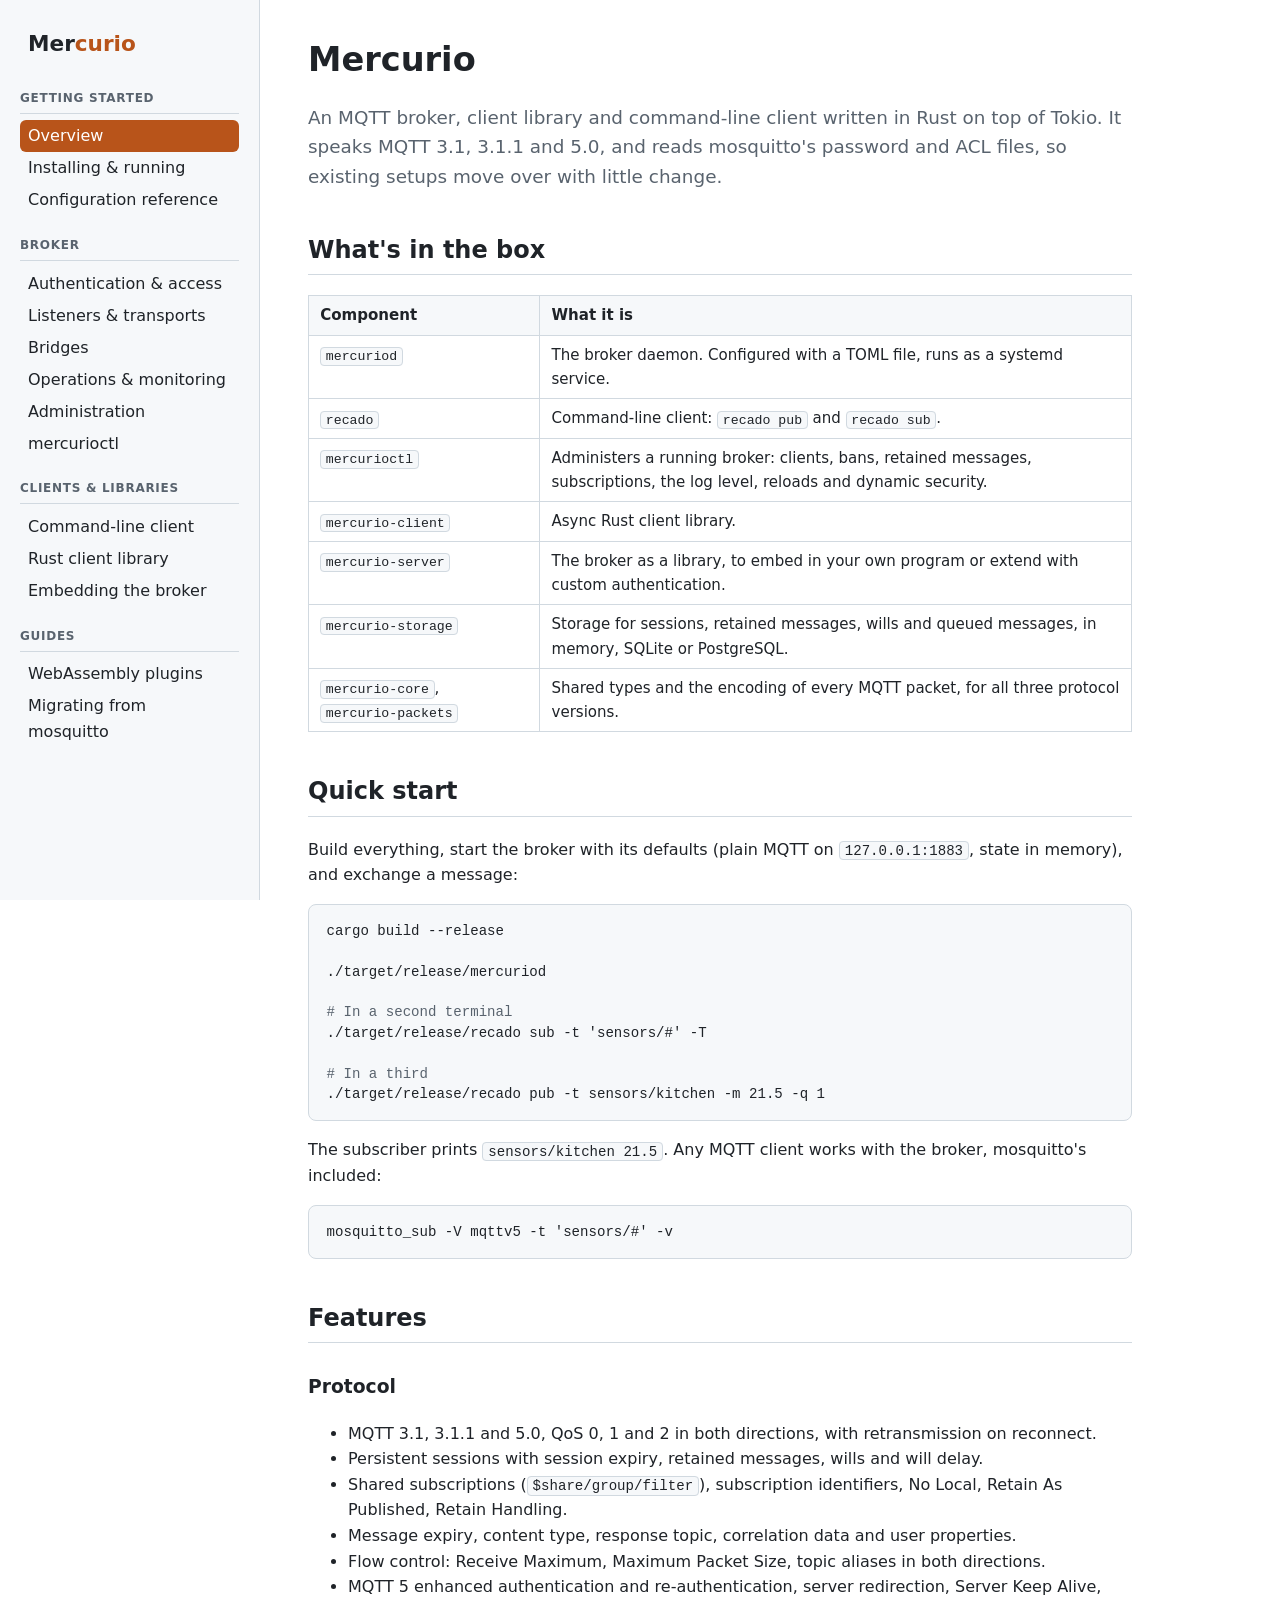
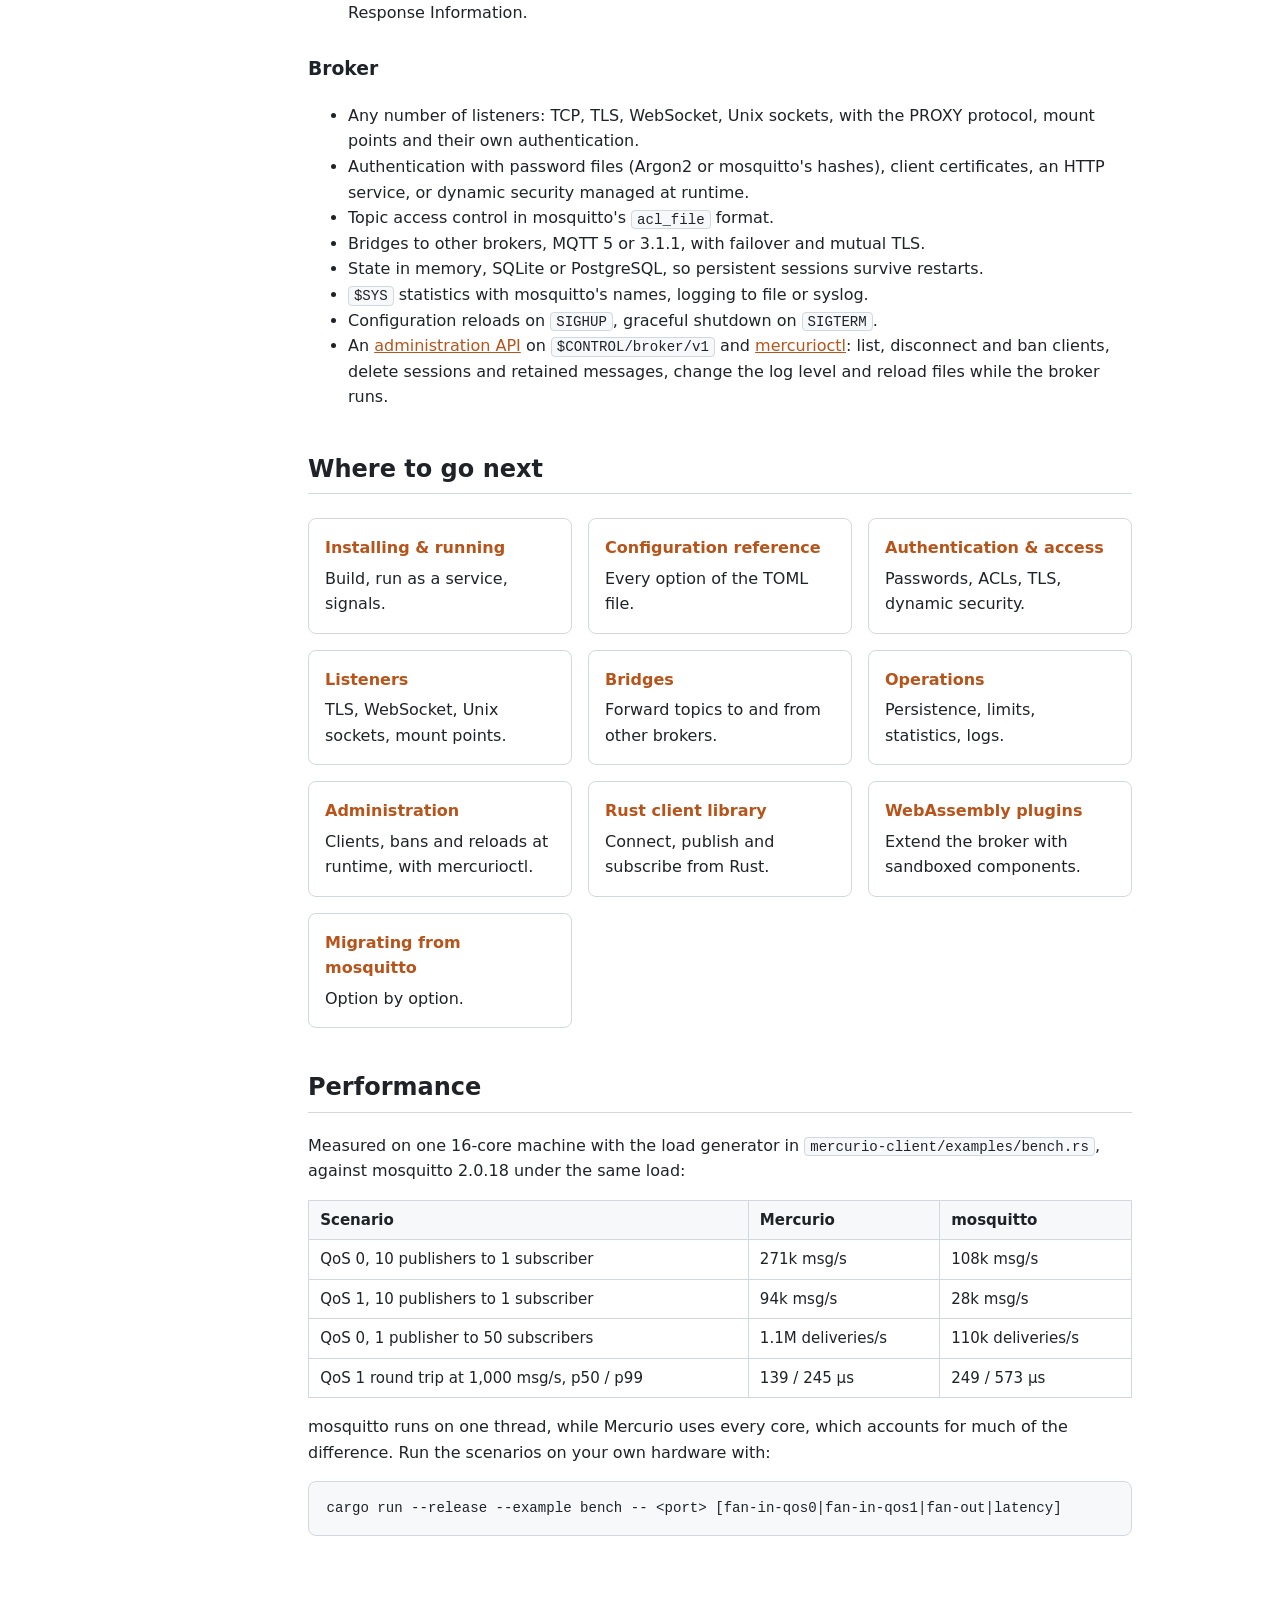
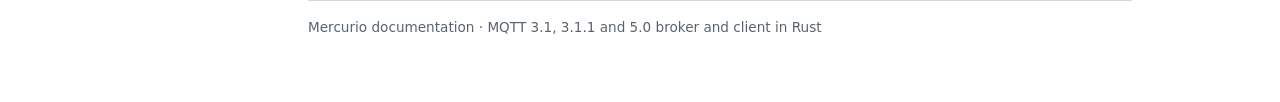
==== commit e9689e76: "docs: cover the admin socket, recado --unix and log level changes The configuration reference lacked" ====
--- a/docs/index.html
+++ b/docs/index.html
@@ -45,6 +45,7 @@
 <tr><th>Component</th><th>What it is</th></tr>
 <tr><td><code>mercuriod</code></td><td>The broker daemon. Configured with a TOML file, runs as a systemd service.</td></tr>
 <tr><td><code>recado</code></td><td>Command-line client: <code>recado pub</code> and <code>recado sub</code>.</td></tr>
+<tr><td><code>mercurioctl</code></td><td>Administers a running broker: clients, bans, retained messages, subscriptions, the log level, reloads and dynamic security.</td></tr>
 <tr><td><code>mercurio-client</code></td><td>Async Rust client library.</td></tr>
 <tr><td><code>mercurio-server</code></td><td>The broker as a library, to embed in your own program or extend with custom authentication.</td></tr>
 <tr><td><code>mercurio-storage</code></td><td>Storage for sessions, retained messages, wills and queued messages, in memory, SQLite or PostgreSQL.</td></tr>
@@ -84,6 +85,7 @@
 <li>State in memory, SQLite or PostgreSQL, so persistent sessions survive restarts.</li>
 <li><code>$SYS</code> statistics with mosquitto's names, logging to file or syslog.</li>
 <li>Configuration reloads on <code>SIGHUP</code>, graceful shutdown on <code>SIGTERM</code>.</li>
+<li>An <a href="admin.html">administration API</a> on <code>$CONTROL/broker/v1</code> and <a href="mercurioctl.html">mercurioctl</a>: list, disconnect and ban clients, delete sessions and retained messages, change the log level and reload files while the broker runs.</li>
 </ul>
 
 <h2>Where to go next</h2>
@@ -94,6 +96,7 @@
 <a href="listeners.html"><strong>Listeners</strong>TLS, WebSocket, Unix sockets, mount points.</a>
 <a href="bridges.html"><strong>Bridges</strong>Forward topics to and from other brokers.</a>
 <a href="operations.html"><strong>Operations</strong>Persistence, limits, statistics, logs.</a>
+<a href="admin.html"><strong>Administration</strong>Clients, bans and reloads at runtime, with mercurioctl.</a>
 <a href="client.html"><strong>Rust client library</strong>Connect, publish and subscribe from Rust.</a>
 <a href="plugins.html"><strong>WebAssembly plugins</strong>Extend the broker with sandboxed components.</a>
 <a href="migrating.html"><strong>Migrating from mosquitto</strong>Option by option.</a>
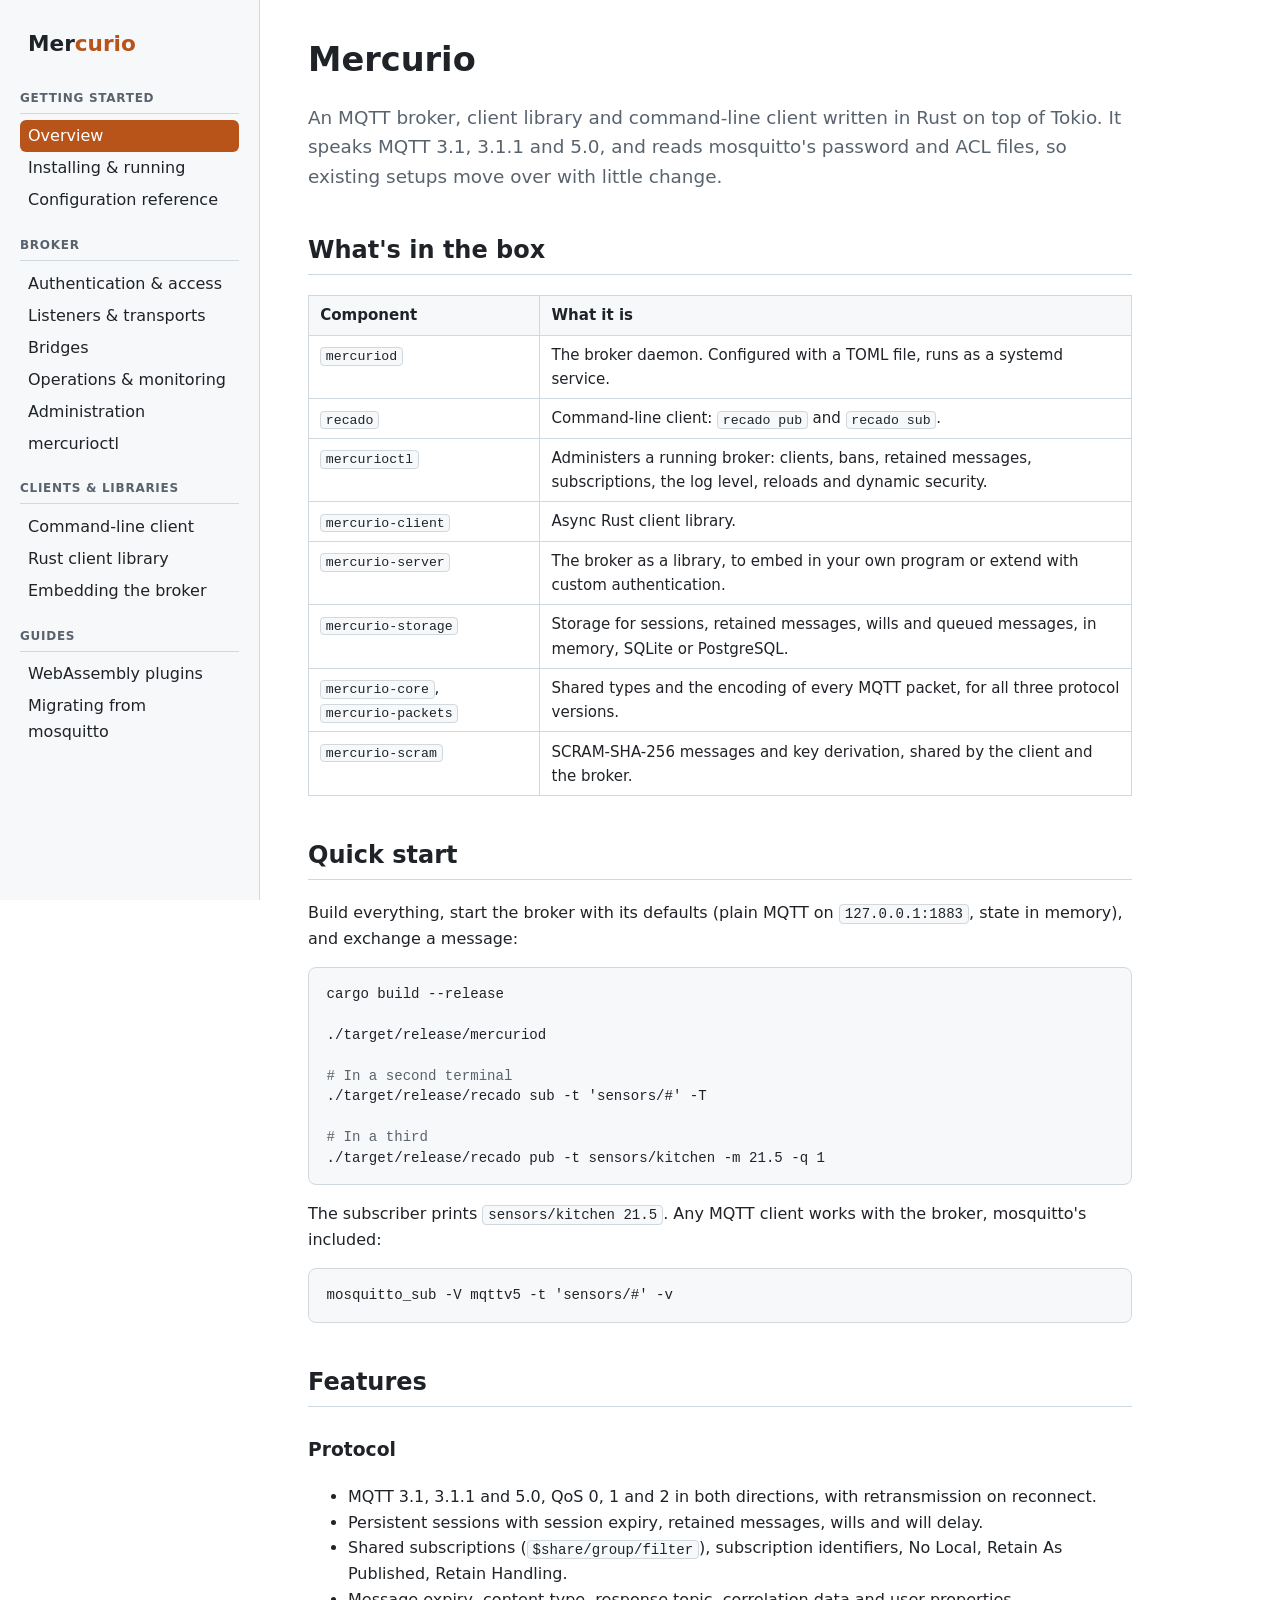
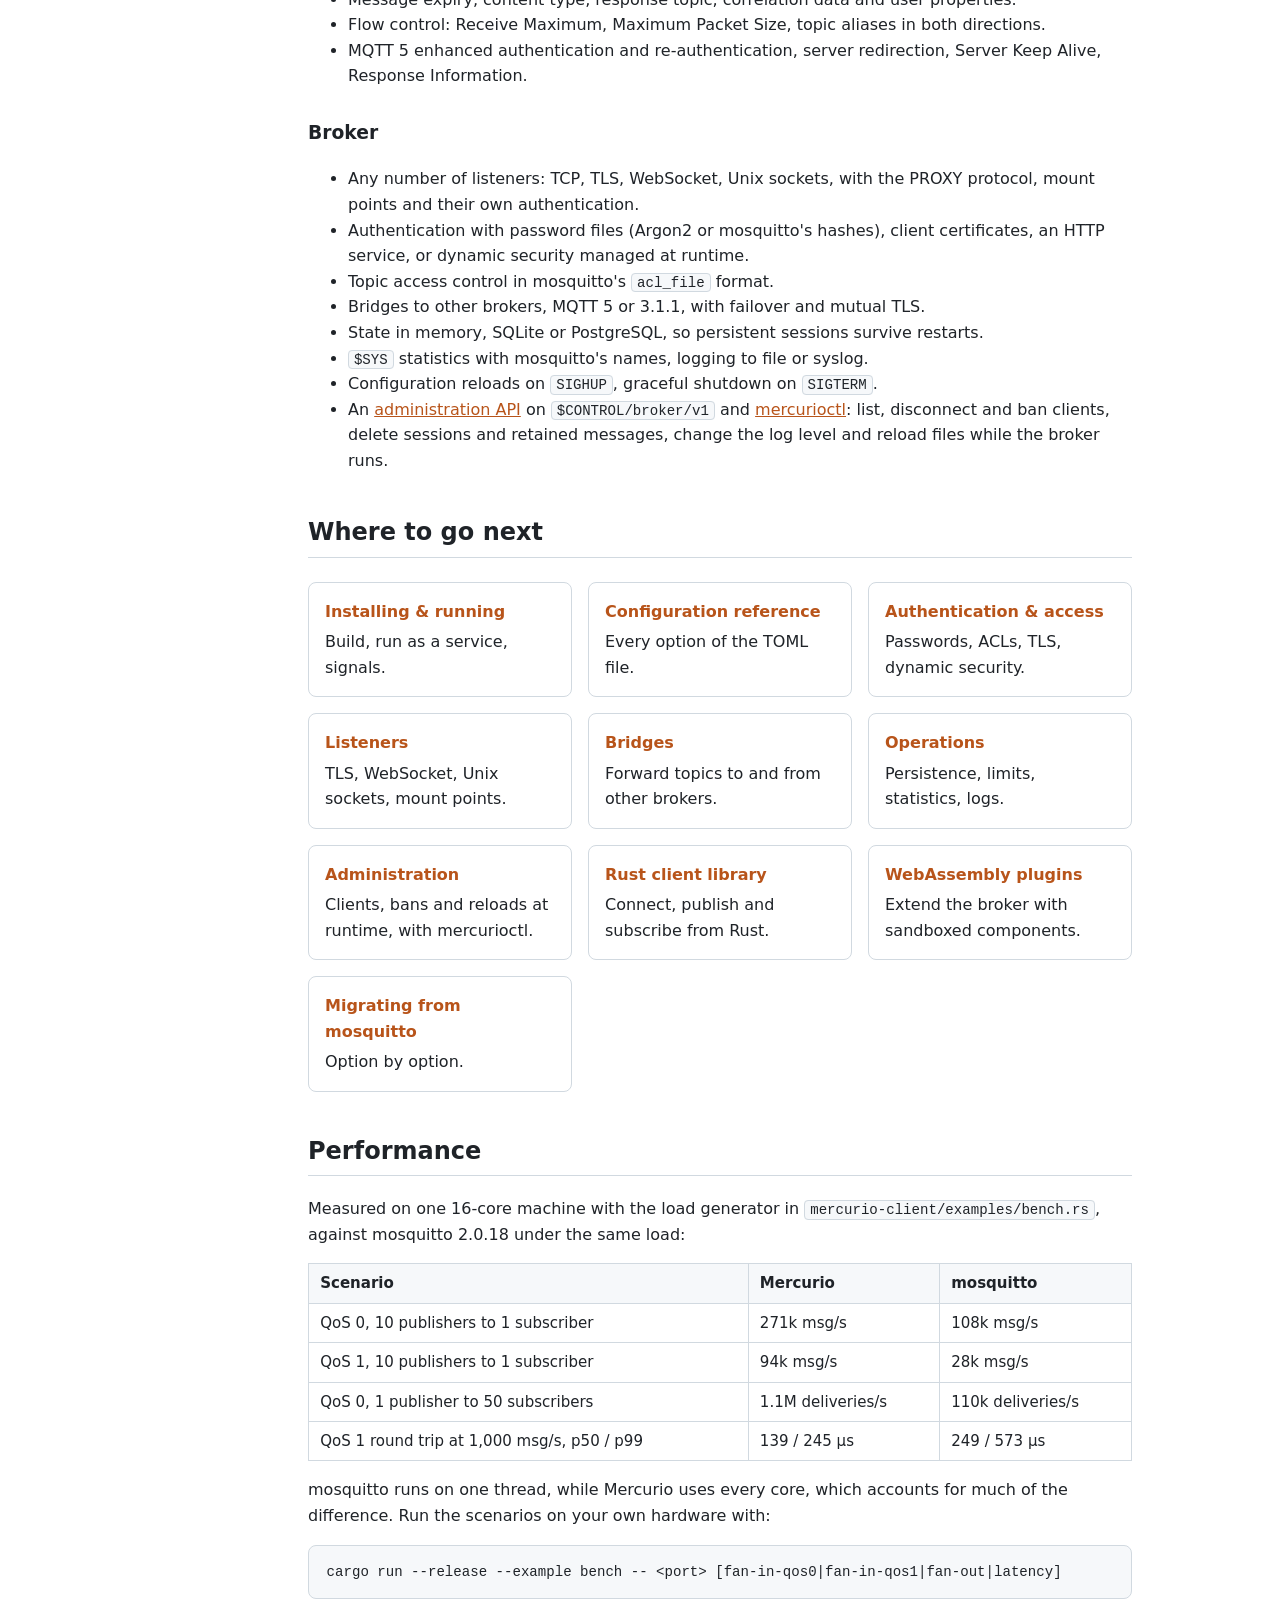
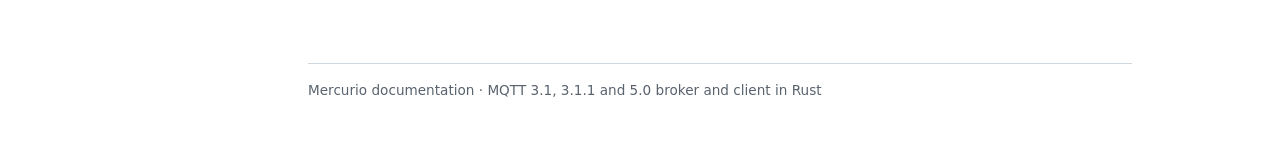
==== commit deff19e2: "docs: describe SCRAM-SHA-256 logins Operators need to know that SCRAM works only for users whose pas" ====
--- a/docs/index.html
+++ b/docs/index.html
@@ -50,6 +50,7 @@
 <tr><td><code>mercurio-server</code></td><td>The broker as a library, to embed in your own program or extend with custom authentication.</td></tr>
 <tr><td><code>mercurio-storage</code></td><td>Storage for sessions, retained messages, wills and queued messages, in memory, SQLite or PostgreSQL.</td></tr>
 <tr><td><code>mercurio-core</code>, <code>mercurio-packets</code></td><td>Shared types and the encoding of every MQTT packet, for all three protocol versions.</td></tr>
+<tr><td><code>mercurio-scram</code></td><td>SCRAM-SHA-256 messages and key derivation, shared by the client and the broker.</td></tr>
 </table>
 
 <h2>Quick start</h2>
